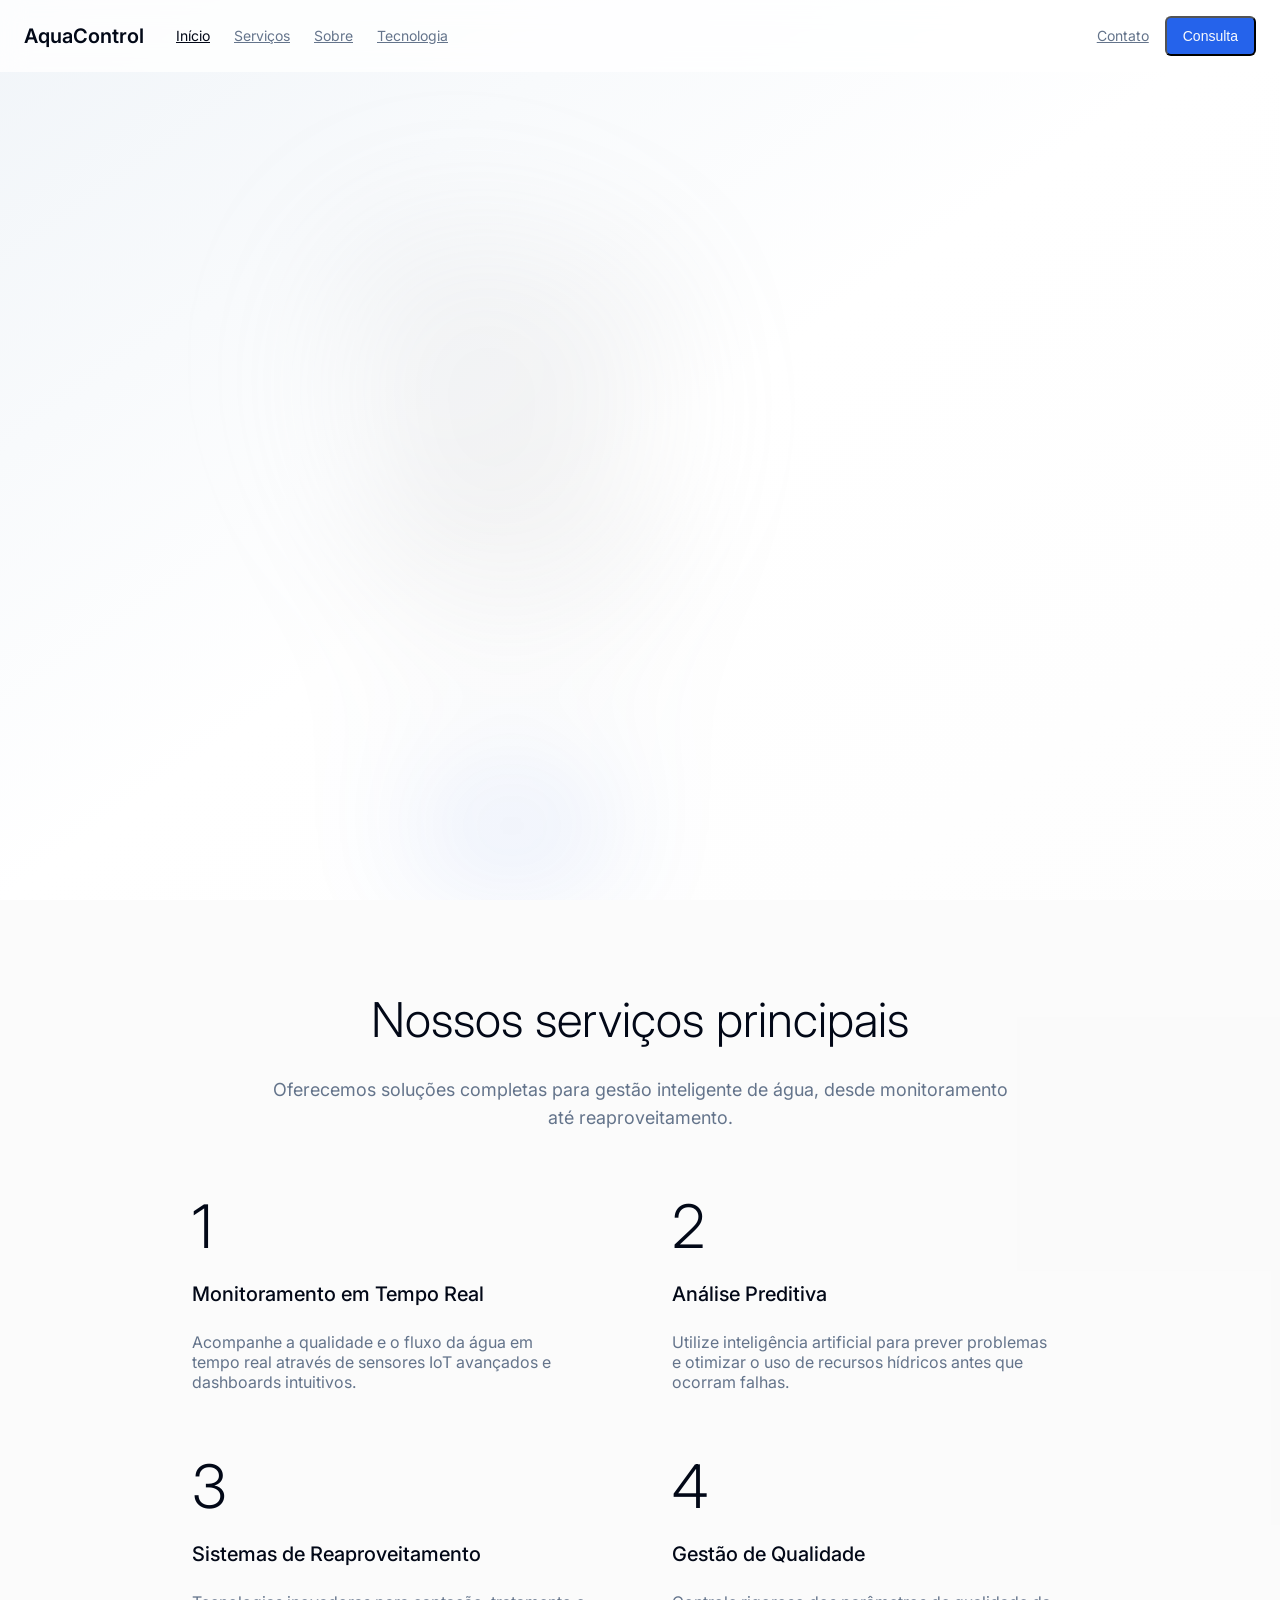
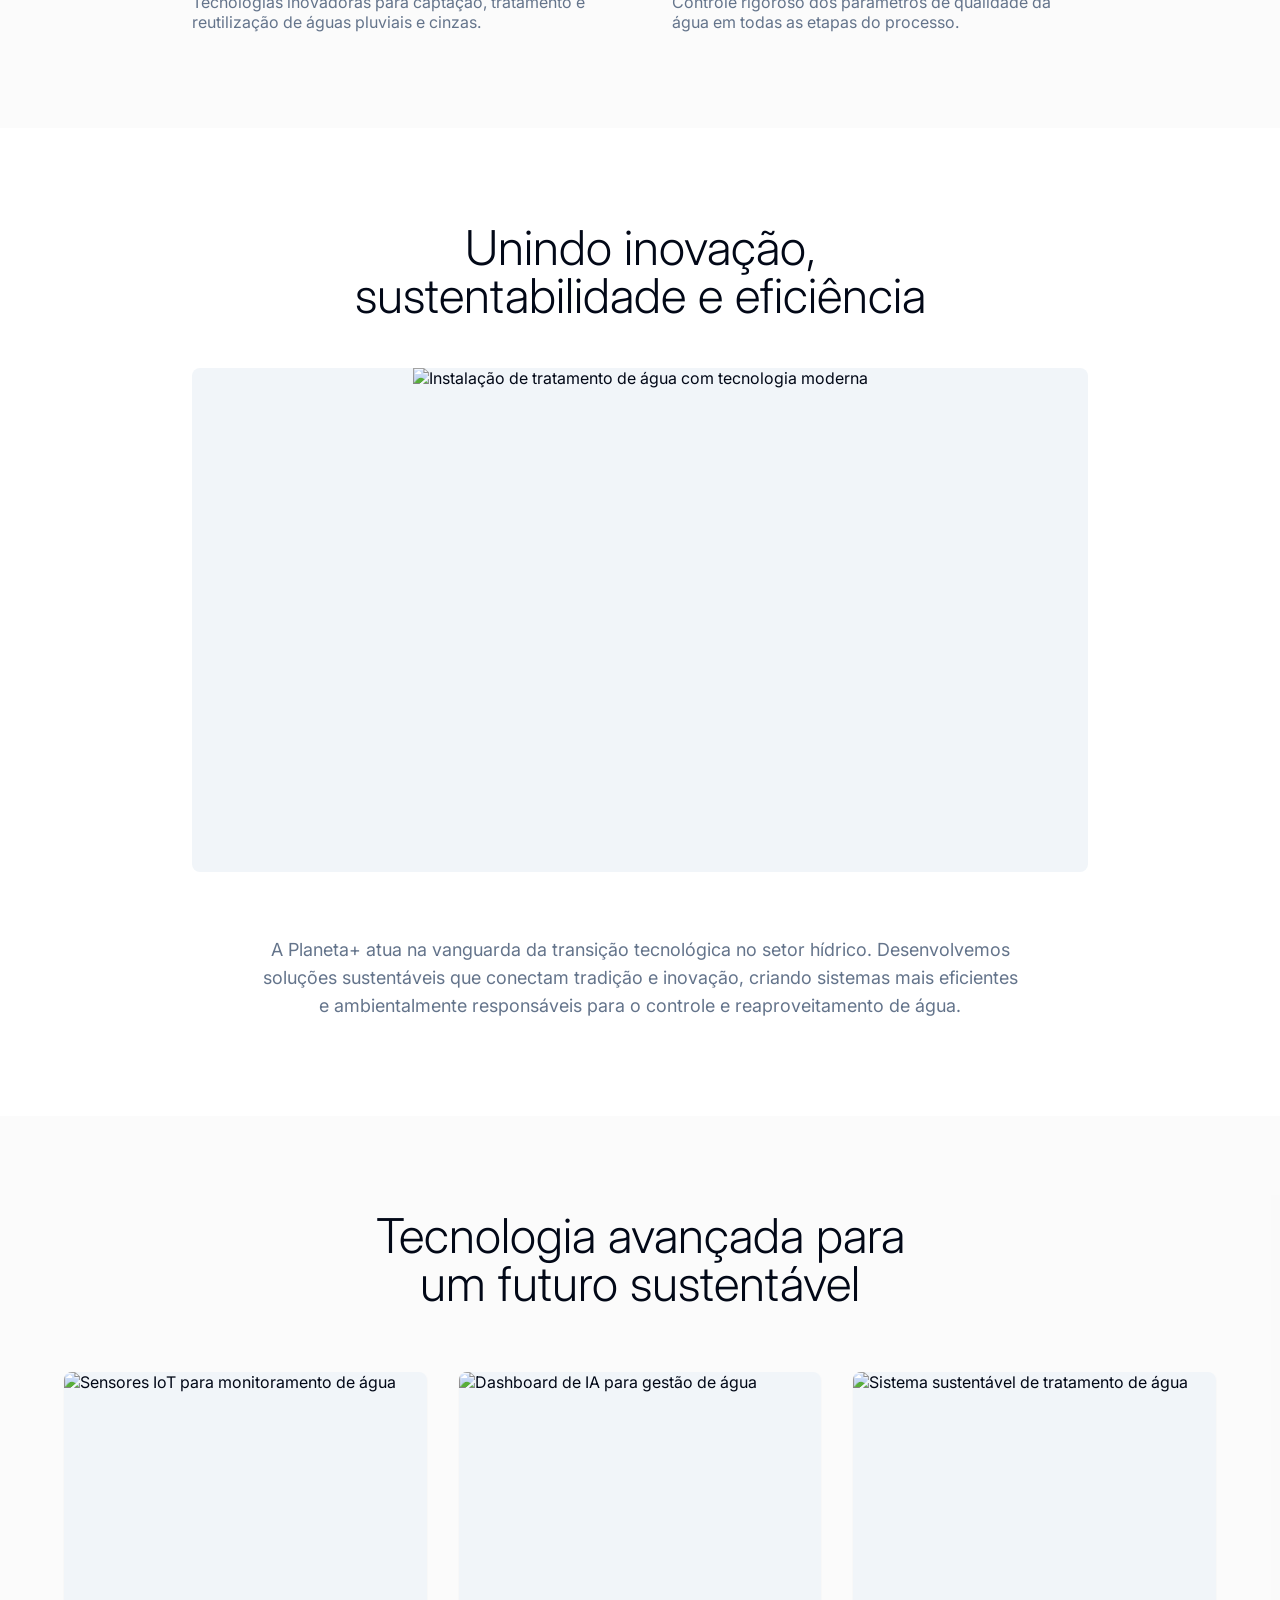
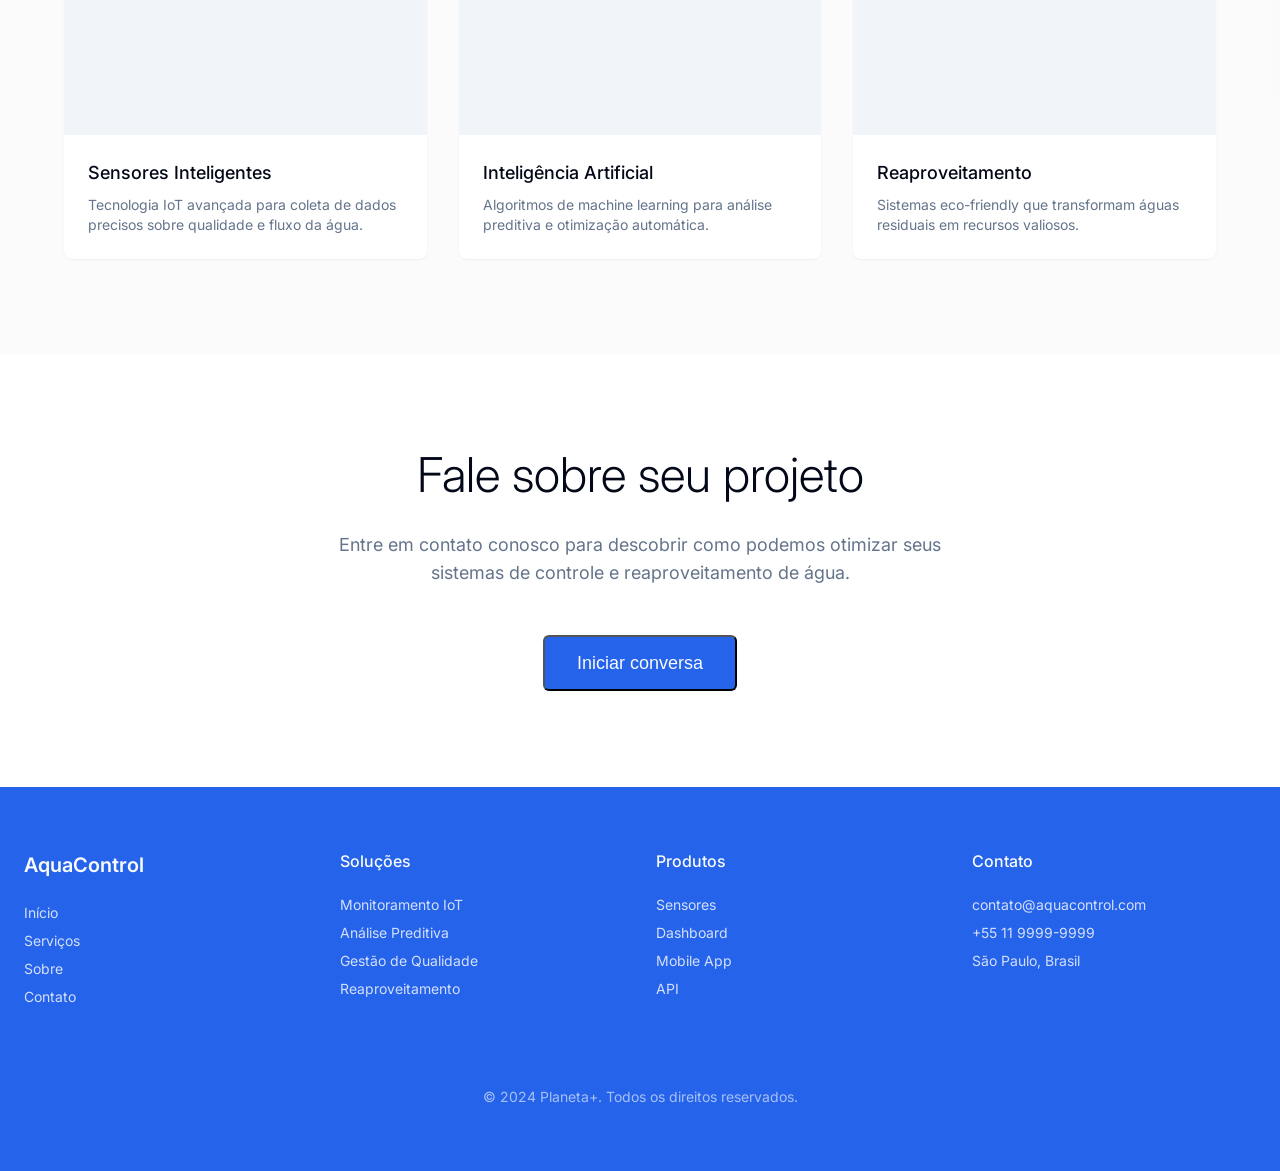
==== index.html @ 556be60e "Primeira Versão" ====
<!DOCTYPE html>
<html lang="pt-BR">
<head>
    <meta charset="UTF-8">
    <meta name="viewport" content="width=device-width, initial-scale=1.0">
    <title>Planeta+ - Seu guia interativo de consumo consciente</title>
    <link rel="stylesheet" href="style.css">
    <link rel="icon" href="img/favicon.png" type="image/png">


</head>
<body>
    <!-- Header -->
    <header class="fixed top-0 left-0 right-0 z-50 bg-background/80 backdrop-blur-md border-b border-border">
        <div class="container mx-auto px-6 py-4">
            <nav class="flex items-center justify-between">
                <div class="flex items-center space-x-8">
                    <div class="text-xl font-semibold text-foreground">AquaControl</div>
                    <div class="hidden md:flex items-center space-x-6">
                        <a href="#inicio" class="text-sm text-muted-foreground hover:text-foreground transition-colors">
                            Início
                        </a>
                        <a href="#servicos" class="text-sm text-muted-foreground hover:text-foreground transition-colors">
                            Serviços
                        </a>
                        <a href="#sobre" class="text-sm text-muted-foreground hover:text-foreground transition-colors">
                            Sobre
                        </a>
                        <a href="#tecnologia" class="text-sm text-muted-foreground hover:text-foreground transition-colors">
                            Tecnologia
                        </a>
                    </div>
                </div>
                <div class="flex items-center space-x-4">
                    <a href="#contato" class="text-sm text-muted-foreground hover:text-foreground transition-colors">
                        Contato
                    </a>
                    <button class="btn-primary">
                        Consulta
                    </button>
                </div>
            </nav>
        </div>
    </header>

    <!-- Hero Section -->
    <section id="inicio" class="relative min-h-screen flex items-center justify-center overflow-hidden pt-16">
        <!-- Background with water-like gradient -->
        <div class="absolute inset-0 bg-gradient-to-br from-muted via-background to-accent/10" />

        <!-- Animated water ripple effect -->
        <div class="absolute inset-0 opacity-20">
            <div class="absolute top-1/4 left-1/4 w-96 h-96 bg-accent/30 rounded-full blur-3xl animate-pulse" />
            <div class="absolute bottom-1/4 right-1/4 w-80 h-80 bg-accent/20 rounded-full blur-3xl animate-pulse delay-1000" />
        </div>

        <div class="relative z-10 container mx-auto px-6 text-center">
            <h1 class="text-5xl md:text-7xl font-light text-foreground mb-8 text-balance">
                Planeta+ é o futuro da
                <br />
                <span class="font-normal">gestão hídrica inteligente</span>
            </h1>

            <p class="text-lg md:text-xl text-muted-foreground max-w-2xl mx-auto mb-12 text-pretty">
                Soluções avançadas para monitoramento, controle, reaproveitamento e otimização de recursos hídricos com tecnologia de ponta.
            </p>

            <button class="btn-primary btn-lg">
                Descobrir mais
            </button>
        </div>
    </section>

    <!-- Services Section -->
    <section id="servicos" class="py-24 bg-muted/30">
        <div class="container mx-auto px-6">
            <div class="text-center mb-16">
                <h2 class="text-4xl md:text-5xl font-light text-foreground mb-8 text-balance">Nossos serviços principais</h2>
                <p class="text-lg text-muted-foreground max-w-3xl mx-auto text-pretty">
                    Oferecemos soluções completas para gestão inteligente de água, desde monitoramento até reaproveitamento.
                </p>
            </div>

            <div class="grid md:grid-cols-2 gap-16 max-w-4xl mx-auto">
                <div class="space-y-6">
                    <div class="text-6xl font-light text-foreground">1</div>
                    <h3 class="text-xl font-medium text-foreground">Monitoramento em Tempo Real</h3>
                    <p class="text-muted-foreground text-pretty">
                        Acompanhe a qualidade e o fluxo da água em tempo real através de sensores IoT avançados e dashboards
                        intuitivos.
                    </p>
                </div>

                <div class="space-y-6">
                    <div class="text-6xl font-light text-foreground">2</div>
                    <h3 class="text-xl font-medium text-foreground">Análise Preditiva</h3>
                    <p class="text-muted-foreground text-pretty">
                        Utilize inteligência artificial para prever problemas e otimizar o uso de recursos hídricos antes que
                        ocorram falhas.
                    </p>
                </div>

                <div class="space-y-6">
                    <div class="text-6xl font-light text-foreground">3</div>
                    <h3 class="text-xl font-medium text-foreground">Sistemas de Reaproveitamento</h3>
                    <p class="text-muted-foreground text-pretty">
                        Tecnologias inovadoras para captação, tratamento e reutilização de águas pluviais e cinzas.
                    </p>
                </div>

                <div class="space-y-6">
                    <div class="text-6xl font-light text-foreground">4</div>
                    <h3 class="text-xl font-medium text-foreground">Gestão de Qualidade</h3>
                    <p class="text-muted-foreground text-pretty">
                        Controle rigoroso dos parâmetros de qualidade da água em todas as etapas do processo.
                    </p>
                </div>
            </div>
        </div>
    </section>

    <!-- About Section -->
    <section id="sobre" class="py-24">
        <div class="container mx-auto px-6">
            <div class="max-w-4xl mx-auto text-center">
                <h2 class="text-4xl md:text-5xl font-light text-foreground mb-12 text-balance">
                    Unindo inovação, sustentabilidade e eficiência
                </h2>

                <div class="relative mb-16">
                    <div class="aspect-video bg-muted rounded-lg overflow-hidden">
                        <img
                            src="https://images.unsplash.com/photo-1550147760-44c9966d6bc7?ixlib=rb-4.0.3&ixid=M3wxMjA3fDB8MHxwaG90by1wYWdlfHx8fGVufDB8fHx8fA%3D%3D&auto=format&fit=crop&w=1470&q=80"
                            alt="Instalação de tratamento de água com tecnologia moderna"
                            class="w-full h-full object-cover"
                        />
                    </div>
                </div>

                <p class="text-lg text-muted-foreground max-w-3xl mx-auto text-pretty">
                    A Planeta+ atua na vanguarda da transição tecnológica no setor hídrico. Desenvolvemos soluções
                    sustentáveis que conectam tradição e inovação, criando sistemas mais eficientes e ambientalmente
                    responsáveis para o controle e reaproveitamento de água.
                </p>
            </div>
        </div>
    </section>

    <!-- Technology Section -->
    <section id="tecnologia" class="py-24 bg-muted/30">
        <div class="container mx-auto px-6">
            <div class="max-w-6xl mx-auto">
                <div class="text-center mb-16">
                    <h2 class="text-4xl md:text-5xl font-light text-foreground mb-8 text-balance">
                        Tecnologia avançada para
                        <br />
                        um futuro sustentável
                    </h2>
                </div>

                <div class="grid md:grid-cols-3 gap-8">
                    <div class="bg-card rounded-lg overflow-hidden shadow-sm border border-border">
                        <div class="aspect-square bg-muted">
                            <img
                                src="https://images.unsplash.com/photo-1557804506-669a67965ba0?ixlib=rb-4.0.3&ixid=M3wxMjA3fDB8MHxwaG90by1wYWdlfHx8fGVufDB8fHx8fA%3D%3D&auto=format&fit=crop&w=1074&q=80"
                                alt="Sensores IoT para monitoramento de água"
                                class="w-full h-full object-cover"
                            />
                        </div>
                        <div class="p-6">
                            <h3 class="text-lg font-medium text-card-foreground mb-2">Sensores Inteligentes</h3>
                            <p class="text-sm text-muted-foreground">
                                Tecnologia IoT avançada para coleta de dados precisos sobre qualidade e fluxo da água.
                            </p>
                        </div>
                    </div>

                    <div class="bg-card rounded-lg overflow-hidden shadow-sm border border-border">
                        <div class="aspect-square bg-muted">
                            <img
                                src="https://images.unsplash.com/photo-1551288049-bebda4e38f71?ixlib=rb-4.0.3&ixid=M3wxMjA3fDB8MHxwaG90by1wYWdlfHx8fGVufDB8fHx8fA%3D%3D&auto=format&fit=crop&w=1170&q=80"
                                alt="Dashboard de IA para gestão de água"
                                class="w-full h-full object-cover"
                            />
                        </div>
                        <div class="p-6">
                            <h3 class="text-lg font-medium text-card-foreground mb-2">Inteligência Artificial</h3>
                            <p class="text-sm text-muted-foreground">
                                Algoritmos de machine learning para análise preditiva e otimização automática.
                            </p>
                        </div>
                    </div>

                    <div class="bg-card rounded-lg overflow-hidden shadow-sm border border-border">
                        <div class="aspect-square bg-muted">
                            <img
                                src="https://images.unsplash.com/photo-1598791318878-10e76d178023?ixlib=rb-4.0.3&ixid=M3wxMjA3fDB8MHxwaG90by1wYWdlfHx8fGVufDB8fHx8fA%3D%3D&auto=format&fit=crop&w=1170&q=80"
                                alt="Sistema sustentável de tratamento de água"
                                class="w-full h-full object-cover"
                            />
                        </div>
                        <div class="p-6">
                            <h3 class="text-lg font-medium text-card-foreground mb-2">Reaproveitamento</h3>
                            <p class="text-sm text-muted-foreground">
                                Sistemas eco-friendly que transformam águas residuais em recursos valiosos.
                            </p>
                        </div>
                    </div>
                </div>
            </div>
        </div>
    </section>

    <!-- Contact Section -->
    <section id="contato" class="py-24">
        <div class="container mx-auto px-6">
            <div class="max-w-2xl mx-auto text-center">
                <h2 class="text-4xl md:text-5xl font-light text-foreground mb-8 text-balance">Fale sobre seu projeto</h2>

                <p class="text-lg text-muted-foreground mb-12 text-pretty">
                    Entre em contato conosco para descobrir como podemos otimizar seus sistemas de controle e reaproveitamento de água.
                </p>

                <button class="btn-primary btn-lg">
                    Iniciar conversa
                </button>
            </div>
        </div>
    </section>

    <!-- Footer -->
    <footer class="bg-primary text-primary-foreground py-16">
        <div class="container mx-auto px-6">
            <div class="grid md:grid-cols-4 gap-8">
                <div>
                    <div class="text-xl font-semibold mb-6">AquaControl</div>
                    <div class="space-y-2 text-sm text-primary-foreground/80">
                        <div>Início</div>
                        <div>Serviços</div>
                        <div>Sobre</div>
                        <div>Contato</div>
                    </div>
                </div>

                <div>
                    <div class="font-medium mb-6">Soluções</div>
                    <div class="space-y-2 text-sm text-primary-foreground/80">
                        <div>Monitoramento IoT</div>
                        <div>Análise Preditiva</div>
                        <div>Gestão de Qualidade</div>
                        <div>Reaproveitamento</div>
                    </div>
                </div>

                <div>
                    <div class="font-medium mb-6">Produtos</div>
                    <div class="space-y-2 text-sm text-primary-foreground/80">
                        <div>Sensores</div>
                        <div>Dashboard</div>
                        <div>Mobile App</div>
                        <div>API</div>
                    </div>
                </div>

                <div>
                    <div class="font-medium mb-6">Contato</div>
                    <div class="space-y-2 text-sm text-primary-foreground/80">
                        <div>contato@aquacontrol.com</div>
                        <div>+55 11 9999-9999</div>
                        <div>São Paulo, Brasil</div>
                    </div>
                </div>
            </div>

            <div class="border-t border-primary-foreground/20 mt-12 pt-8 text-center text-sm text-primary-foreground/60">
                © 2024 Planeta+. Todos os direitos reservados.
            </div>
        </div>
    </footer>

    <script src="script.js"></script>
</body>
</html>
---- style.css ----
@import url('https://fonts.googleapis.com/css2?family=Inter:wght@300;400;500;600;700&display=swap');

:root {
    --background: hsl(0 0% 100%);
    --foreground: hsl(222.2 84% 4.9%);
    --primary: hsl(221.2 83.2% 53.3%);
    --primary-foreground: hsl(210 40% 98%);
    --muted: hsl(210 40% 96%);
    --muted-foreground: hsl(215.4 16.3% 46.9%);
    --border: hsl(214.3 31.8% 91.4%);
    --card: hsl(0 0% 100%);
    --card-foreground: hsl(222.2 84% 4.9%);
    --accent: hsl(210 40% 96%);
    --accent-foreground: hsl(222.2 84% 4.9%);
}

* {
    margin: 0;
    padding: 0;
    box-sizing: border-box;
}

body {
    font-family: 'Inter', sans-serif;
    background-color: var(--background);
    color: var(--foreground);
    scroll-behavior: smooth;
}

.container {
    width: 100%;
    margin-left: auto;
    margin-right: auto;
    padding-left: 1.5rem;
    padding-right: 1.5rem;
}

@media (min-width: 640px) {
    .container {
        max-width: 640px;
    }
}

@media (min-width: 768px) {
    .container {
        max-width: 768px;
    }
}

@media (min-width: 1024px) {
    .container {
        max-width: 1024px;
    }
}

@media (min-width: 1280px) {
    .container {
        max-width: 1280px;
    }
}

@media (min-width: 1536px) {
    .container {
        max-width: 1536px;
    }
}

.fixed {
    position: fixed;
}

.relative {
    position: relative;
}

.absolute {
    position: absolute;
}

.inset-0 {
    top: 0;
    right: 0;
    bottom: 0;
    left: 0;
}

.top-0 {
    top: 0;
}

.left-0 {
    left: 0;
}

.right-0 {
    right: 0;
}

.bottom-1\/4 {
    bottom: 25%;
}

.top-1\/4 {
    top: 25%;
}

.left-1\/4 {
    left: 25%;
}

.right-1\/4 {
    right: 25%;
}

.z-50 {
    z-index: 50;
}

.z-10 {
    z-index: 10;
}

.flex {
    display: flex;
}

.hidden {
    display: none;
}

.grid {
    display: grid;
}

.aspect-square {
    aspect-ratio: 1 / 1;
}

.aspect-video {
    aspect-ratio: 16 / 9;
}

.h-full {
    height: 100%;
}

.w-full {
    width: 100%;
}

.w-96 {
    width: 24rem;
}

.w-80 {
    width: 20rem;
}

.h-96 {
    height: 24rem;
}

.h-80 {
    height: 20rem;
}

.min-h-screen {
    min-height: 100vh;
}

.mx-auto {
    margin-left: auto;
    margin-right: auto;
}

.mb-2 {
    margin-bottom: 0.5rem;
}

.mb-4 {
    margin-bottom: 1rem;
}

.mb-6 {
    margin-bottom: 1.5rem;
}

.mb-8 {
    margin-bottom: 2rem;
}

.mb-12 {
    margin-bottom: 3rem;
}

.mb-16 {
    margin-bottom: 4rem;
}

.mt-12 {
    margin-top: 3rem;
}

.space-y-2 > * + * {
    margin-top: 0.5rem;
}

.space-y-6 > * + * {
    margin-top: 1.5rem;
}

.space-x-4 > * + * {
    margin-left: 1rem;
}

.space-x-6 > * + * {
    margin-left: 1.5rem;
}

.space-x-8 > * + * {
    margin-left: 2rem;
}

.flex-col {
    flex-direction: column;
}

.items-center {
    align-items: center;
}

.justify-center {
    justify-content: center;
}

.justify-between {
    justify-content: space-between;
}

.overflow-hidden {
    overflow: hidden;
}

.rounded-full {
    border-radius: 9999px;
}

.rounded-lg {
    border-radius: 0.5rem;
}

.rounded-md {
    border-radius: 0.375rem;
}

.border {
    border-width: 1px;
}

.border-b {
    border-bottom-width: 1px;
}

.border-t {
    border-top-width: 1px;
}

.border-border {
    border-color: var(--border);
}

.border-primary-foreground\/20 {
    border-color: rgba(255, 255, 255, 0.2);
}

.bg-background\/80 {
    background-color: rgba(255, 255, 255, 0.8);
}

.bg-primary {
    background-color: var(--primary);
}

.bg-card {
    background-color: var(--card);
}

.bg-muted {
    background-color: var(--muted);
}

.bg-muted\/30 {
    background-color: rgba(240, 240, 240, 0.3);
}

.bg-accent\/10 {
    background-color: rgba(240, 240, 240, 0.1);
}

.bg-accent\/20 {
    background-color: rgba(240, 240, 240, 0.2);
}

.bg-accent\/30 {
    background-color: rgba(240, 240, 240, 0.3);
}

.bg-gradient-to-br {
    background-image: linear-gradient(to bottom right, var(--tw-gradient-stops));
}

.from-muted {
    --tw-gradient-from: var(--muted);
    --tw-gradient-to: rgba(240, 240, 240, 0);
    --tw-gradient-stops: var(--tw-gradient-from), var(--tw-gradient-to);
}

.via-background {
    --tw-gradient-to: rgba(255, 255, 255, 0);
    --tw-gradient-stops: var(--tw-gradient-from), var(--background), var(--tw-gradient-to);
}

.to-accent\/10 {
    --tw-gradient-to: rgba(240, 240, 240, 0.1);
}

.p-6 {
    padding: 1.5rem;
}

.px-6 {
    padding-left: 1.5rem;
    padding-right: 1.5rem;
}

.px-8 {
    padding-left: 2rem;
    padding-right: 2rem;
}

.px-4 {
    padding-left: 1rem;
    padding-right: 1rem;
}

.py-3 {
    padding-top: 0.75rem;
    padding-bottom: 0.75rem;
}

.py-4 {
    padding-top: 1rem;
    padding-bottom: 1rem;
}

.py-16 {
    padding-top: 4rem;
    padding-bottom: 4rem;
}

.py-24 {
    padding-top: 6rem;
    padding-bottom: 6rem;
}

.pt-16 {
    padding-top: 4rem;
}

.pt-8 {
    padding-top: 2rem;
}

.pb-12 {
    padding-bottom: 3rem;
}

.text-center {
    text-align: center;
}

.text-xl {
    font-size: 1.25rem;
    line-height: 1.75rem;
}

.text-4xl {
    font-size: 2.25rem;
    line-height: 2.5rem;
}

.text-5xl {
    font-size: 3rem;
    line-height: 1;
}

.text-6xl {
    font-size: 3.75rem;
    line-height: 1;
}

.text-7xl {
    font-size: 4.5rem;
    line-height: 1;
}

.text-lg {
    font-size: 1.125rem;
    line-height: 1.75rem;
}

.text-sm {
    font-size: 0.875rem;
    line-height: 1.25rem;
}

.font-light {
    font-weight: 300;
}

.font-medium {
    font-weight: 500;
}

.font-normal {
    font-weight: 400;
}

.font-semibold {
    font-weight: 600;
}

.text-foreground {
    color: var(--foreground);
}

.text-primary-foreground {
    color: var(--primary-foreground);
}

.text-primary-foreground\/60 {
    color: rgba(255, 255, 255, 0.6);
}

.text-primary-foreground\/80 {
    color: rgba(255, 255, 255, 0.8);
}

.text-muted-foreground {
    color: var(--muted-foreground);
}

.text-card-foreground {
    color: var(--card-foreground);
}

.backdrop-blur-md {
    backdrop-filter: blur(12px);
}

.shadow-sm {
    box-shadow: 0 1px 2px 0 rgba(0, 0, 0, 0.05);
}

.object-cover {
    object-fit: cover;
}

.opacity-20 {
    opacity: 0.2;
}

.blur-3xl {
    filter: blur(64px);
}

.transition-colors {
    transition-property: color, background-color, border-color, text-decoration-color, fill, stroke;
    transition-timing-function: cubic-bezier(0.4, 0, 0.2, 1);
    transition-duration: 150ms;
}

@keyframes pulse {
    0%, 100% {
        opacity: 1;
    }
    50% {
        opacity: 0.5;
    }
}

.animate-pulse {
    animation: pulse 4s cubic-bezier(0.4, 0, 0.6, 1) infinite;
}

.delay-1000 {
    animation-delay: 1000ms;
}

.text-balance {
    text-wrap: balance;
}

.text-pretty {
    text-wrap: pretty;
}

.btn-primary {
    background-color: var(--primary);
    color: var(--primary-foreground);
    padding: 0.5rem 1rem;
    border-radius: 0.375rem;
    font-size: 0.875rem;
    line-height: 1.25rem;
    transition: background-color 150ms;
}

.btn-primary:hover {
    background-color: rgba(59, 130, 246, 0.9);
}

.btn-lg {
    padding: 0.75rem 2rem;
    font-size: 1.125rem;
    line-height: 1.75rem;
}

.gap-8 {
    gap: 2rem;
}

.gap-16 {
    gap: 4rem;
}

.max-w-2xl {
    max-width: 42rem;
}

.max-w-3xl {
    max-width: 48rem;
}

.max-w-4xl {
    max-width: 56rem;
}

.max-w-6xl {
    max-width: 72rem;
}

@media (min-width: 768px) {
    .md\:flex {
        display: flex;
    }

    .md\:grid-cols-2 {
        grid-template-columns: repeat(2, minmax(0, 1fr));
    }

    .md\:grid-cols-3 {
        grid-template-columns: repeat(3, minmax(0, 1fr));
    }

    .md\:grid-cols-4 {
        grid-template-columns: repeat(4, minmax(0, 1fr));
    }

    .md\:text-5xl {
        font-size: 3rem;
        line-height: 1;
    }

    .md\:text-7xl {
        font-size: 4.5rem;
        line-height: 1;
    }

    .md\:text-xl {
        font-size: 1.25rem;
        line-height: 1.75rem;
    }
}
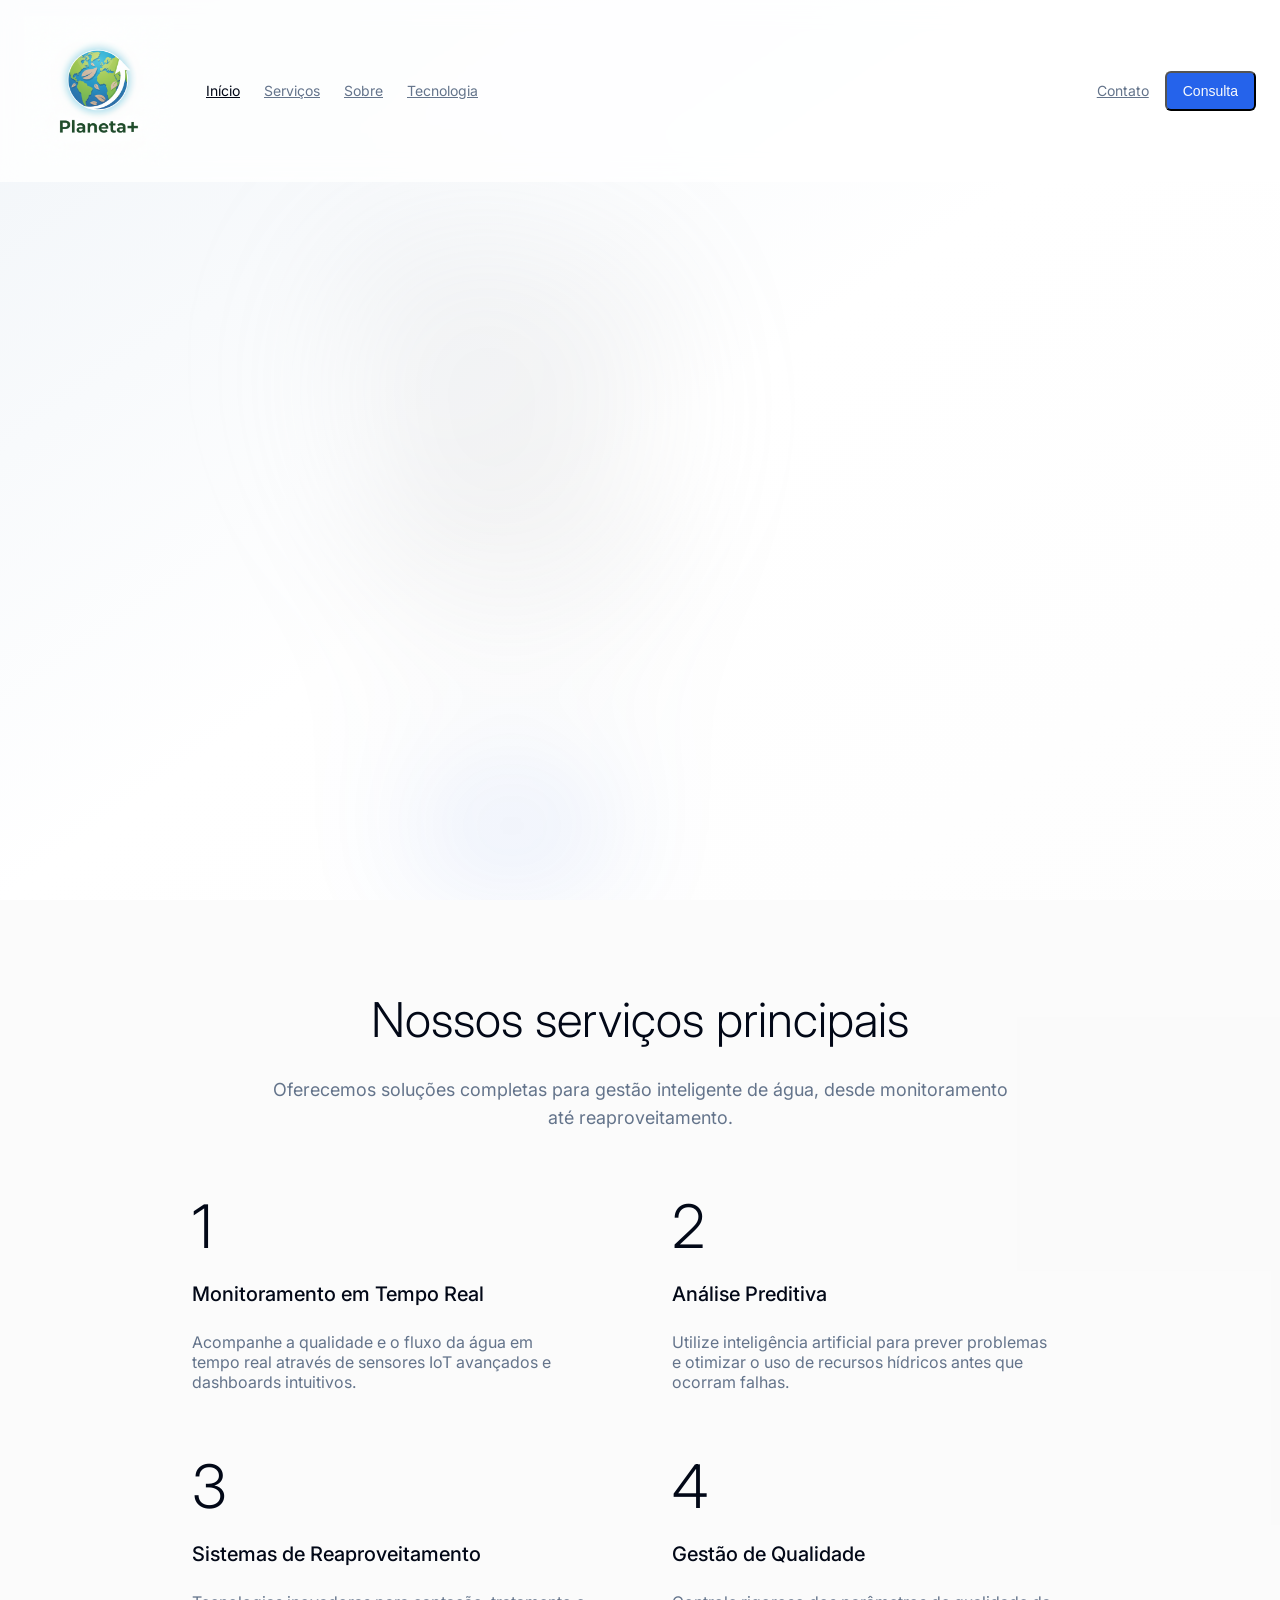
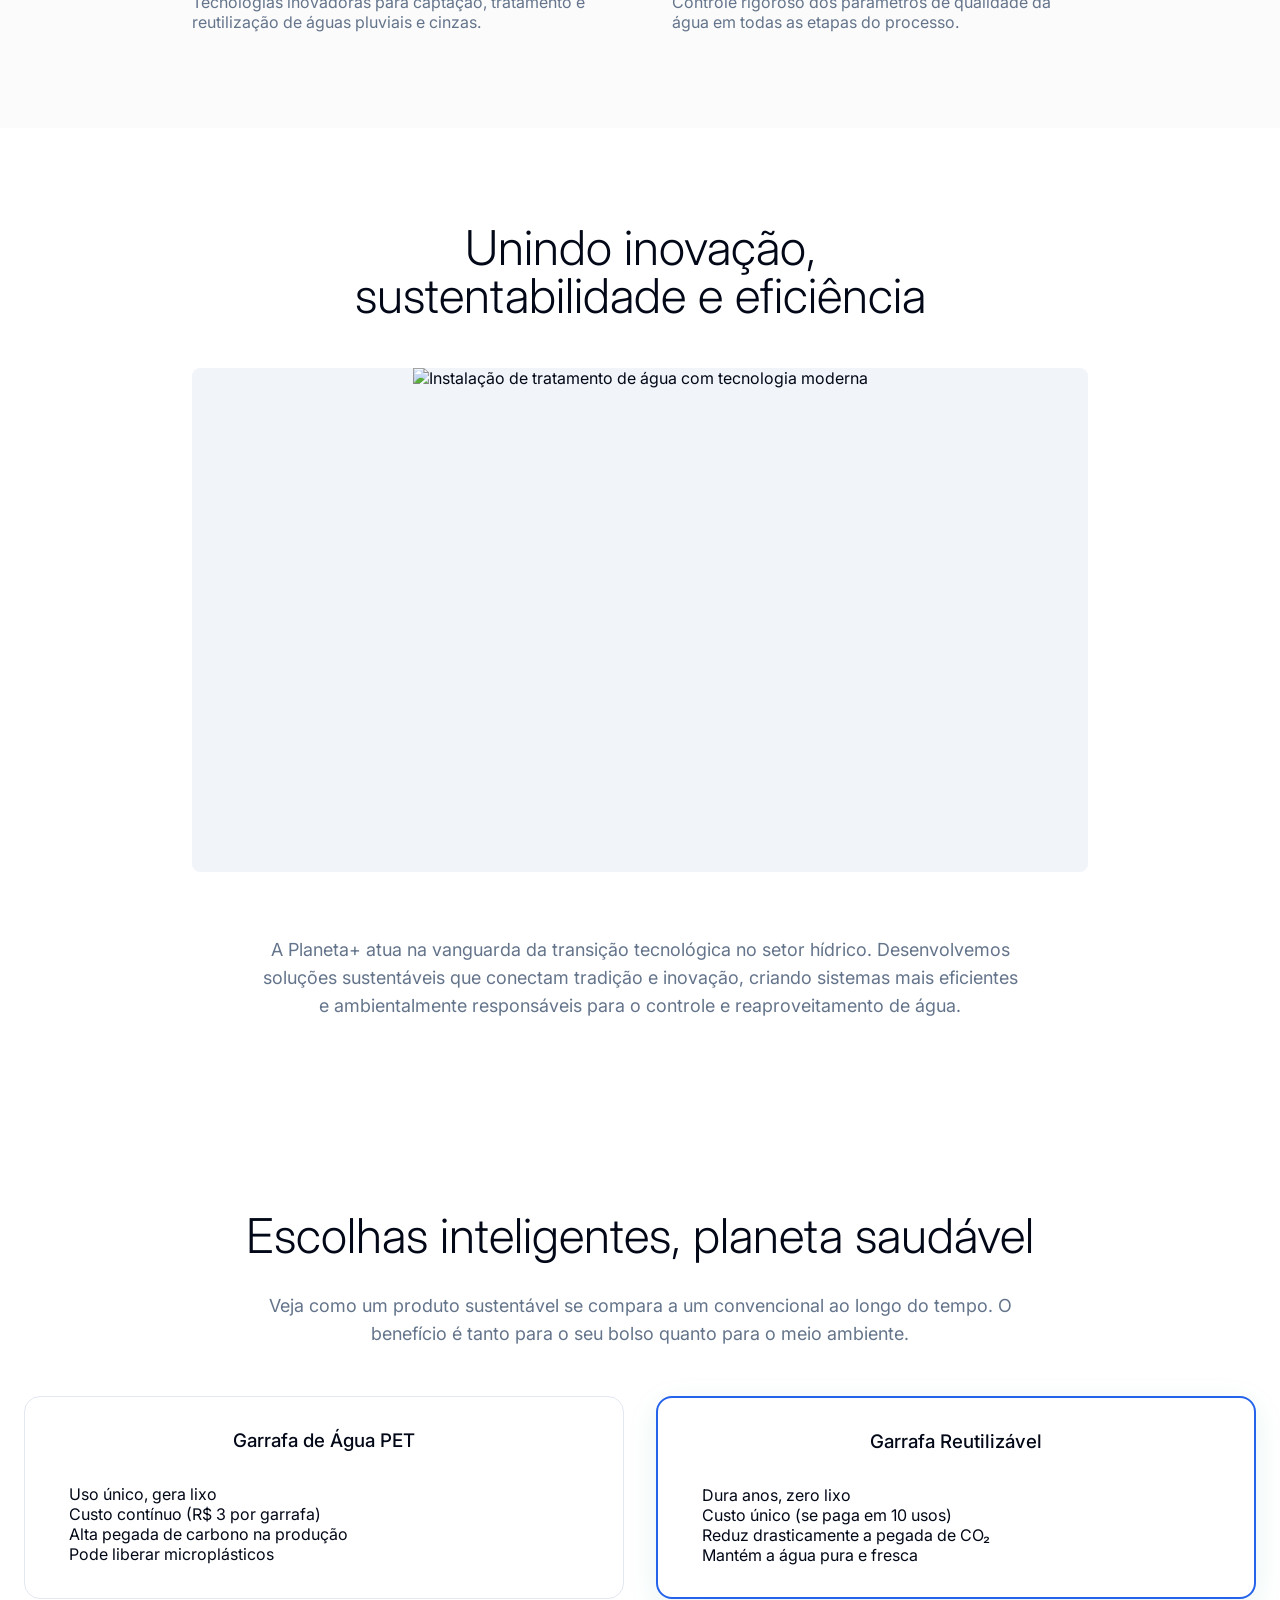
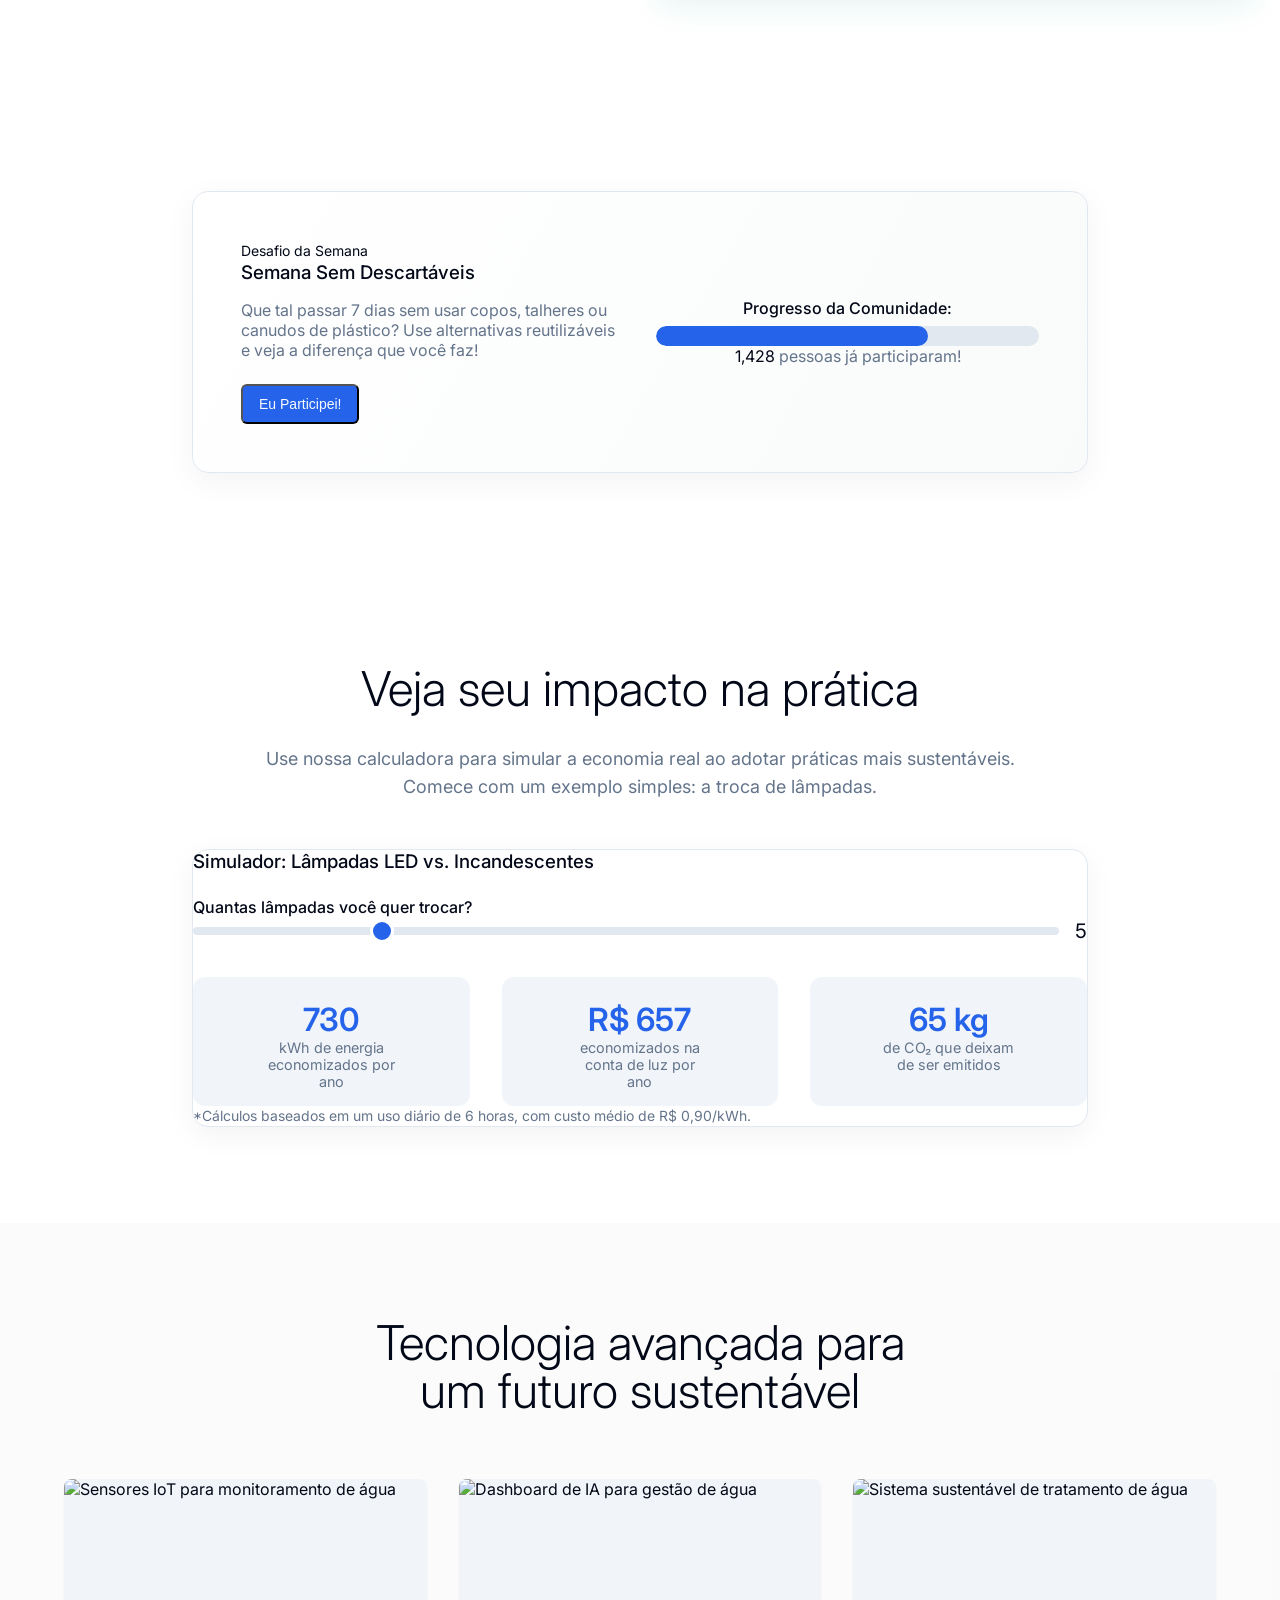
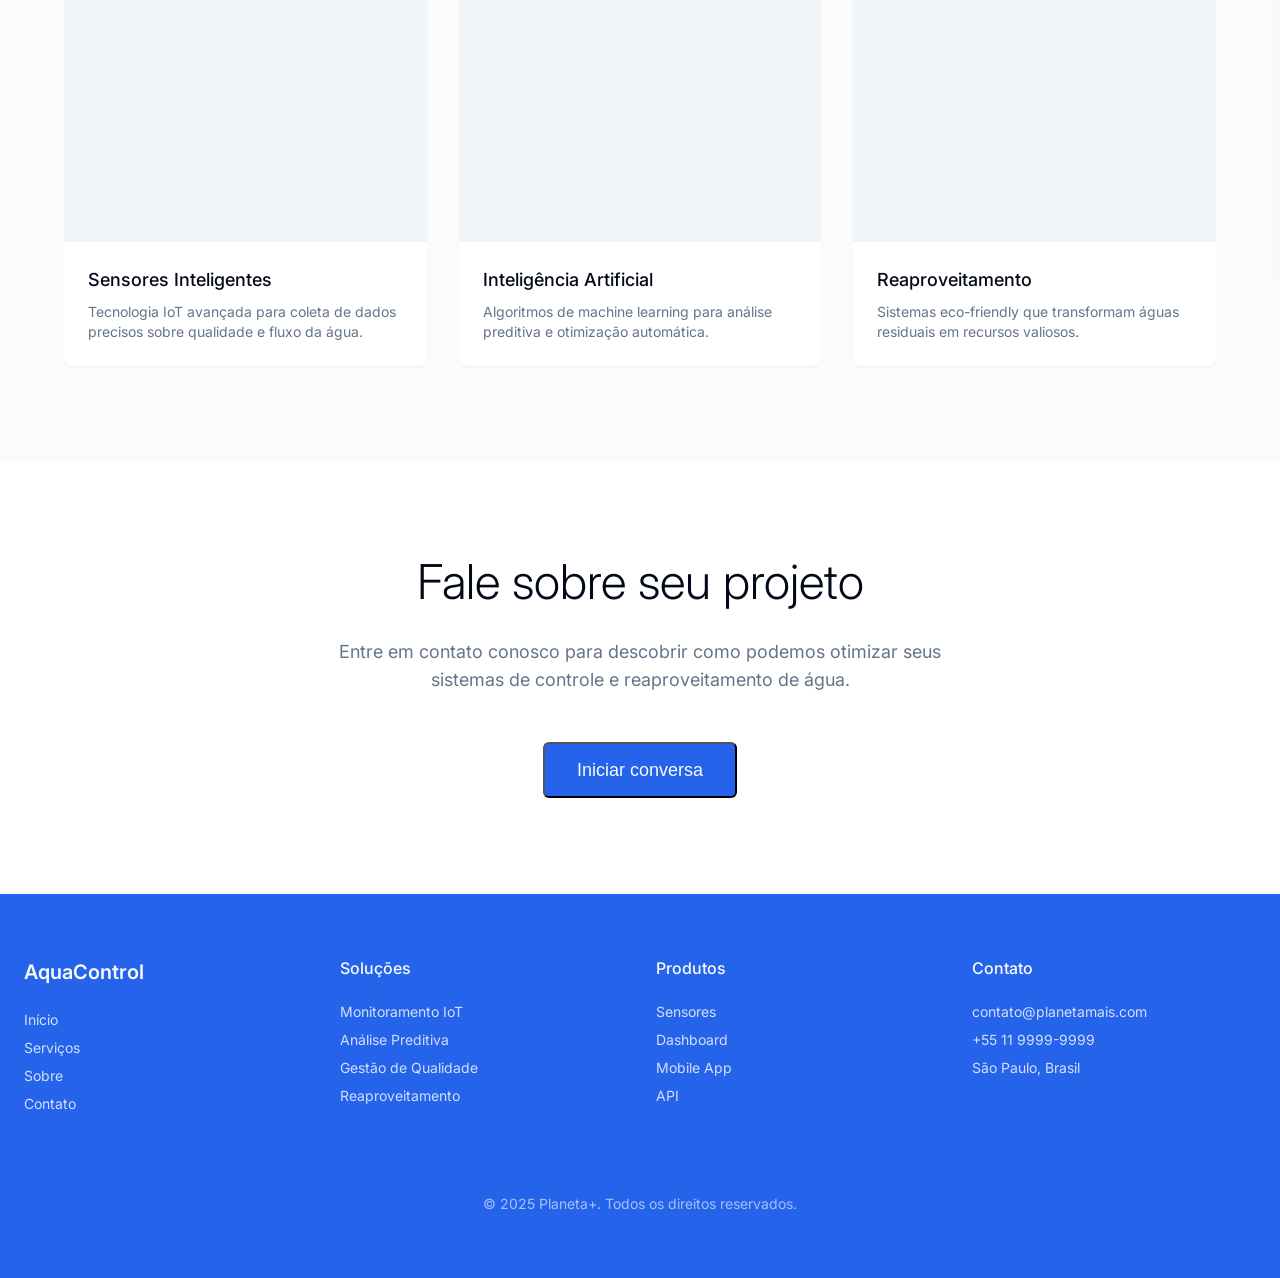
==== commit 9ec057aa: "Segunda versão - Add interatividade" ====
--- a/index.html
+++ b/index.html
@@ -15,7 +15,8 @@
         <div class="container mx-auto px-6 py-4">
             <nav class="flex items-center justify-between">
                 <div class="flex items-center space-x-8">
-                    <div class="text-xl font-semibold text-foreground">AquaControl</div>
+                    <img src="img/logo.png" width="150" alt="logoheader" class="logo">
+
                     <div class="hidden md:flex items-center space-x-6">
                         <a href="#inicio" class="text-sm text-muted-foreground hover:text-foreground transition-colors">
                             Início
@@ -43,7 +44,7 @@
         </div>
     </header>
 
-    <!-- Hero Section -->
+    <!-- Inicio Section -->
     <section id="inicio" class="relative min-h-screen flex items-center justify-center overflow-hidden pt-16">
         <!-- Background with water-like gradient -->
         <div class="absolute inset-0 bg-gradient-to-br from-muted via-background to-accent/10" />
@@ -71,7 +72,7 @@
         </div>
     </section>
 
-    <!-- Services Section -->
+    <!-- Serviços Section -->
     <section id="servicos" class="py-24 bg-muted/30">
         <div class="container mx-auto px-6">
             <div class="text-center mb-16">
@@ -119,7 +120,7 @@
         </div>
     </section>
 
-    <!-- About Section -->
+    <!-- Sobre Section -->
     <section id="sobre" class="py-24">
         <div class="container mx-auto px-6">
             <div class="max-w-4xl mx-auto text-center">
@@ -145,8 +146,119 @@
             </div>
         </div>
     </section>
-
-    <!-- Technology Section -->
+<!-- Comparador de produtos -->
+    <section id="comparador" class="py-24">
+    <div class="container mx-auto px-6 text-center">
+        <h2 class="text-4xl md:text-5xl font-light text-foreground mb-8 text-balance">
+            Escolhas inteligentes, planeta saudável
+        </h2>
+        <p class="text-lg text-muted-foreground max-w-3xl mx-auto mb-12 text-pretty">
+            Veja como um produto sustentável se compara a um convencional ao longo do tempo. O benefício é tanto para o seu bolso quanto para o meio ambiente.
+        </p>
+
+        <div class="comparison-grid max-w-5xl mx-auto">
+            <div class="product-card">
+                <h3 class="text-2xl font-medium mb-4">Garrafa de Água PET</h3>
+                <i data-lucide="bottle" class="w-16 h-16 text-red-500 mx-auto mb-6"></i>
+                <ul class="comparison-list">
+                    <li><i data-lucide="x-circle" class="icon-bad"></i>Uso único, gera lixo</li>
+                    <li><i data-lucide="x-circle" class="icon-bad"></i>Custo contínuo (R$ 3 por garrafa)</li>
+                    <li><i data-lucide="x-circle" class="icon-bad"></i>Alta pegada de carbono na produção</li>
+                    <li><i data-lucide="x-circle" class="icon-bad"></i>Pode liberar microplásticos</li>
+                </ul>
+            </div>
+
+            <div class="product-card sustainable">
+                 <h3 class="text-2xl font-medium mb-4">Garrafa Reutilizável</h3>
+                 <i data-lucide="glass-water" class="w-16 h-16 text-primary mx-auto mb-6"></i>
+                 <ul class="comparison-list">
+                     <li><i data-lucide="check-circle" class="icon-good"></i>Dura anos, zero lixo</li>
+                     <li><i data-lucide="check-circle" class="icon-good"></i>Custo único (se paga em 10 usos)</li>
+                     <li><i data-lucide="check-circle" class="icon-good"></i>Reduz drasticamente a pegada de CO₂</li>
+                     <li><i data-lucide="check-circle" class="icon-good"></i>Mantém a água pura e fresca</li>
+                 </ul>
+            </div>
+        </div>
+    </div>
+</section>
+
+    <!-- Desafios Semanal -->
+<section id="desafios" class="py-24 bg-muted/50">
+    <div class="container mx-auto px-6">
+        <div class="challenge-card max-w-4xl mx-auto">
+            <div class="grid md:grid-cols-2 gap-8 items-center">
+                <div>
+                    <span class="text-sm font-bold text-primary uppercase">Desafio da Semana</span>
+                    <h3 class="text-3xl font-medium text-foreground mt-2 mb-4">Semana Sem Descartáveis</h3>
+                    <p class="text-muted-foreground mb-6">
+                        Que tal passar 7 dias sem usar copos, talheres ou canudos de plástico? Use alternativas reutilizáveis e veja a diferença que você faz!
+                    </p>
+                    <button id="participar-btn" class="btn-primary">
+                        <i data-lucide="check-circle" class="inline-block w-5 h-5 mr-2"></i>
+                        Eu Participei!
+                    </button>
+                </div>
+                <div class="text-center">
+                    <p class="font-medium mb-2">Progresso da Comunidade:</p>
+                    <div class="progress-bar-container">
+                        <div id="progress-bar" class="progress-bar"></div>
+                    </div>
+                    <p class="mt-2">
+                        <span id="participantes-count" class="font-bold text-primary">1,428</span>
+                        <span class="text-muted-foreground">pessoas já participaram!</span>
+                    </p>
+                </div>
+            </div>
+        </div>
+    </div>
+</section>
+
+<!-- Simulador -->
+    <section id="simulador" class="py-24">
+    <div class="container mx-auto px-6 text-center">
+        <h2 class="text-4xl md:text-5xl font-light text-foreground mb-8 text-balance">
+            Veja seu impacto na prática
+        </h2>
+        <p class="text-lg text-muted-foreground max-w-3xl mx-auto mb-12 text-pretty">
+            Use nossa calculadora para simular a economia real ao adotar práticas mais sustentáveis. Comece com um exemplo simples: a troca de lâmpadas.
+        </p>
+
+        <div class="simulator-card max-w-4xl mx-auto">
+            <div class="p-8">
+                <h3 class="text-2xl font-medium text-foreground mb-6">Simulador: Lâmpadas LED vs. Incandescentes</h3>
+                
+                <div class="mb-6 text-left">
+                    <label for="lampadas-slider" class="block font-medium mb-2">Quantas lâmpadas você quer trocar?</label>
+                    <div class="flex items-center space-x-4">
+                        <input type="range" id="lampadas-slider" min="1" max="20" value="5" class="w-full">
+                        <span id="lampadas-valor" class="text-xl font-bold text-primary w-12 text-center">5</span>
+                    </div>
+                </div>
+
+                <div class="results-grid">
+                    <div class="result-item">
+                        <i data-lucide="zap" class="w-10 h-10 text-yellow-500 mb-2"></i>
+                        <span id="economia-energia" class="result-value">730</span>
+                        <p class="result-label">kWh de energia economizados por ano</p>
+                    </div>
+                    <div class="result-item">
+                        <i data-lucide="brazilian-real" class="w-10 h-10 text-green-600 mb-2"></i>
+                        <span id="economia-reais" class="result-value">R$ 657</span>
+                        <p class="result-label">economizados na conta de luz por ano</p>
+                    </div>
+                    <div class="result-item">
+                        <i data-lucide="leaf" class="w-10 h-10 text-primary mb-2"></i>
+                        <span id="reducao-co2" class="result-value">65 kg</span>
+                        <p class="result-label">de CO₂ que deixam de ser emitidos</p>
+                    </div>
+                </div>
+                <p class="text-sm text-muted-foreground mt-6">*Cálculos baseados em um uso diário de 6 horas, com custo médio de R$ 0,90/kWh.</p>
+            </div>
+        </div>
+    </div>
+</section>
+
+    <!-- Tecnologia Section -->
     <section id="tecnologia" class="py-24 bg-muted/30">
         <div class="container mx-auto px-6">
             <div class="max-w-6xl mx-auto">
@@ -211,7 +323,7 @@
         </div>
     </section>
 
-    <!-- Contact Section -->
+    <!-- Contato Section -->
     <section id="contato" class="py-24">
         <div class="container mx-auto px-6">
             <div class="max-w-2xl mx-auto text-center">
@@ -265,7 +377,7 @@
                 <div>
                     <div class="font-medium mb-6">Contato</div>
                     <div class="space-y-2 text-sm text-primary-foreground/80">
-                        <div>contato@aquacontrol.com</div>
+                        <div>contato@planetamais.com</div>
                         <div>+55 11 9999-9999</div>
                         <div>São Paulo, Brasil</div>
                     </div>
@@ -273,7 +385,7 @@
             </div>
 
             <div class="border-t border-primary-foreground/20 mt-12 pt-8 text-center text-sm text-primary-foreground/60">
-                © 2024 Planeta+. Todos os direitos reservados.
+                © 2025 Planeta+. Todos os direitos reservados.
             </div>
         </div>
     </footer>
--- a/style.css
+++ b/style.css
@@ -580,4 +580,147 @@
         font-size: 1.25rem;
         line-height: 1.75rem;
     }
+
+    /* Estilos para o Simulador */
+.simulator-card {
+    background-color: var(--background);
+    border: 1px solid var(--border);
+    border-radius: 16px;
+    box-shadow: 0 8px 30px rgba(0,0,0,0.05);
+    text-align: left;
+}
+
+.results-grid {
+    display: grid;
+    grid-template-columns: repeat(auto-fit, minmax(200px, 1fr));
+    gap: 2rem;
+    margin-top: 2rem;
+    text-align: center;
+}
+
+.result-item {
+    display: flex;
+    flex-direction: column;
+    align-items: center;
+    padding: 1rem;
+    background-color: var(--muted);
+    border-radius: 12px;
+}
+
+.result-value {
+    font-size: 2rem;
+    font-weight: 600;
+    color: var(--primary);
+    line-height: 1.2;
+}
+
+.result-label {
+    font-size: 0.9rem;
+    color: var(--muted-foreground);
+    max-width: 15ch;
+}
+
+/* Estilização do Slider */
+input[type="range"] {
+    -webkit-appearance: none;
+    appearance: none;
+    width: 100%;
+    height: 8px;
+    background: var(--border);
+    border-radius: 5px;
+    outline: none;
+}
+
+input[type="range"]::-webkit-slider-thumb {
+    -webkit-appearance: none;
+    appearance: none;
+    width: 24px;
+    height: 24px;
+    background: var(--primary);
+    cursor: pointer;
+    border-radius: 50%;
+    border: 3px solid var(--background);
+}
+
+input[type="range"]::-moz-range-thumb {
+    width: 24px;
+    height: 24px;
+    background: var(--primary);
+    cursor: pointer;
+    border-radius: 50%;
+    border: 3px solid var(--background);
+}
+/* Estilos para o Desafio */
+.challenge-card {
+    background: linear-gradient(120deg, var(--background) 0%, hsl(160, 20%, 98%) 100%);
+    border: 1px solid var(--border);
+    border-radius: 16px;
+    padding: 3rem;
+    box-shadow: 0 8px 30px rgba(0,0,0,0.05);
+}
+
+.progress-bar-container {
+    width: 100%;
+    height: 20px;
+    background-color: var(--border);
+    border-radius: 10px;
+    overflow: hidden;
+}
+
+.progress-bar {
+    width: 71%; /* Valor inicial */
+    height: 100%;
+    background-color: var(--primary);
+    border-radius: 10px;
+    transition: width 0.5s ease-out;
+}
+
+#participar-btn:disabled {
+    background-color: hsl(170, 40%, 45%);
+    cursor: not-allowed;
+}
+
+/* Estilos para o Comparador */
+.comparison-grid {
+    display: grid;
+    grid-template-columns: 1fr;
+    gap: 2rem;
+}
+
+@media (min-width: 768px) {
+    .comparison-grid {
+        grid-template-columns: 1fr 1fr;
+    }
+}
+
+.product-card {
+    border: 1px solid var(--border);
+    border-radius: 16px;
+    padding: 2rem;
+    background-color: var(--background);
+}
+
+.product-card.sustainable {
+    border-color: var(--primary);
+    border-width: 2px;
+    box-shadow: 0 8px 30px hsla(170, 75%, 35%, 0.1);
+}
+
+.comparison-list {
+    list-style: none;
+    padding: 0;
+    text-align: left;
+    margin-top: 2rem;
+    space-y: 1rem;
+}
+
+.comparison-list li {
+    display: flex;
+    align-items: center;
+    gap: 0.75rem;
+}
+
+.icon-good { color: var(--primary); }
+.icon-bad { color: hsl(0, 70%, 60%); }
+
 }
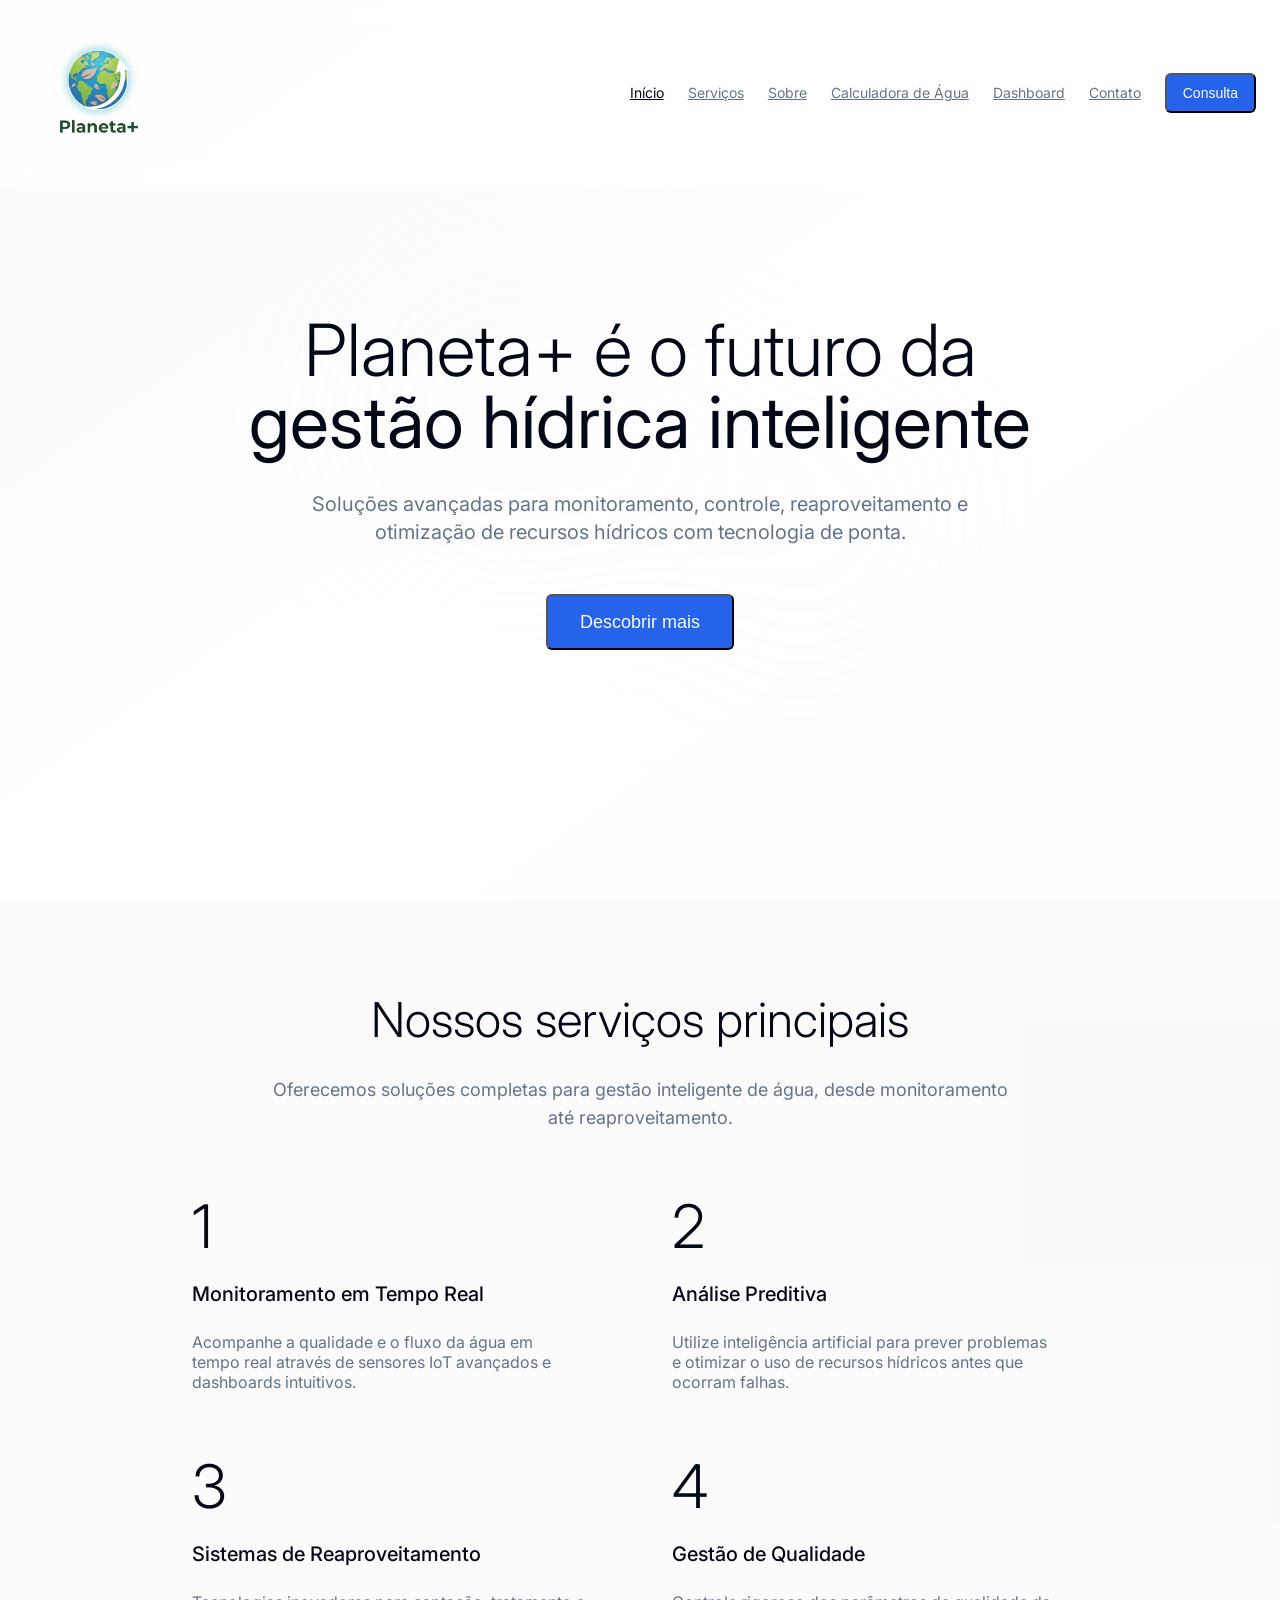
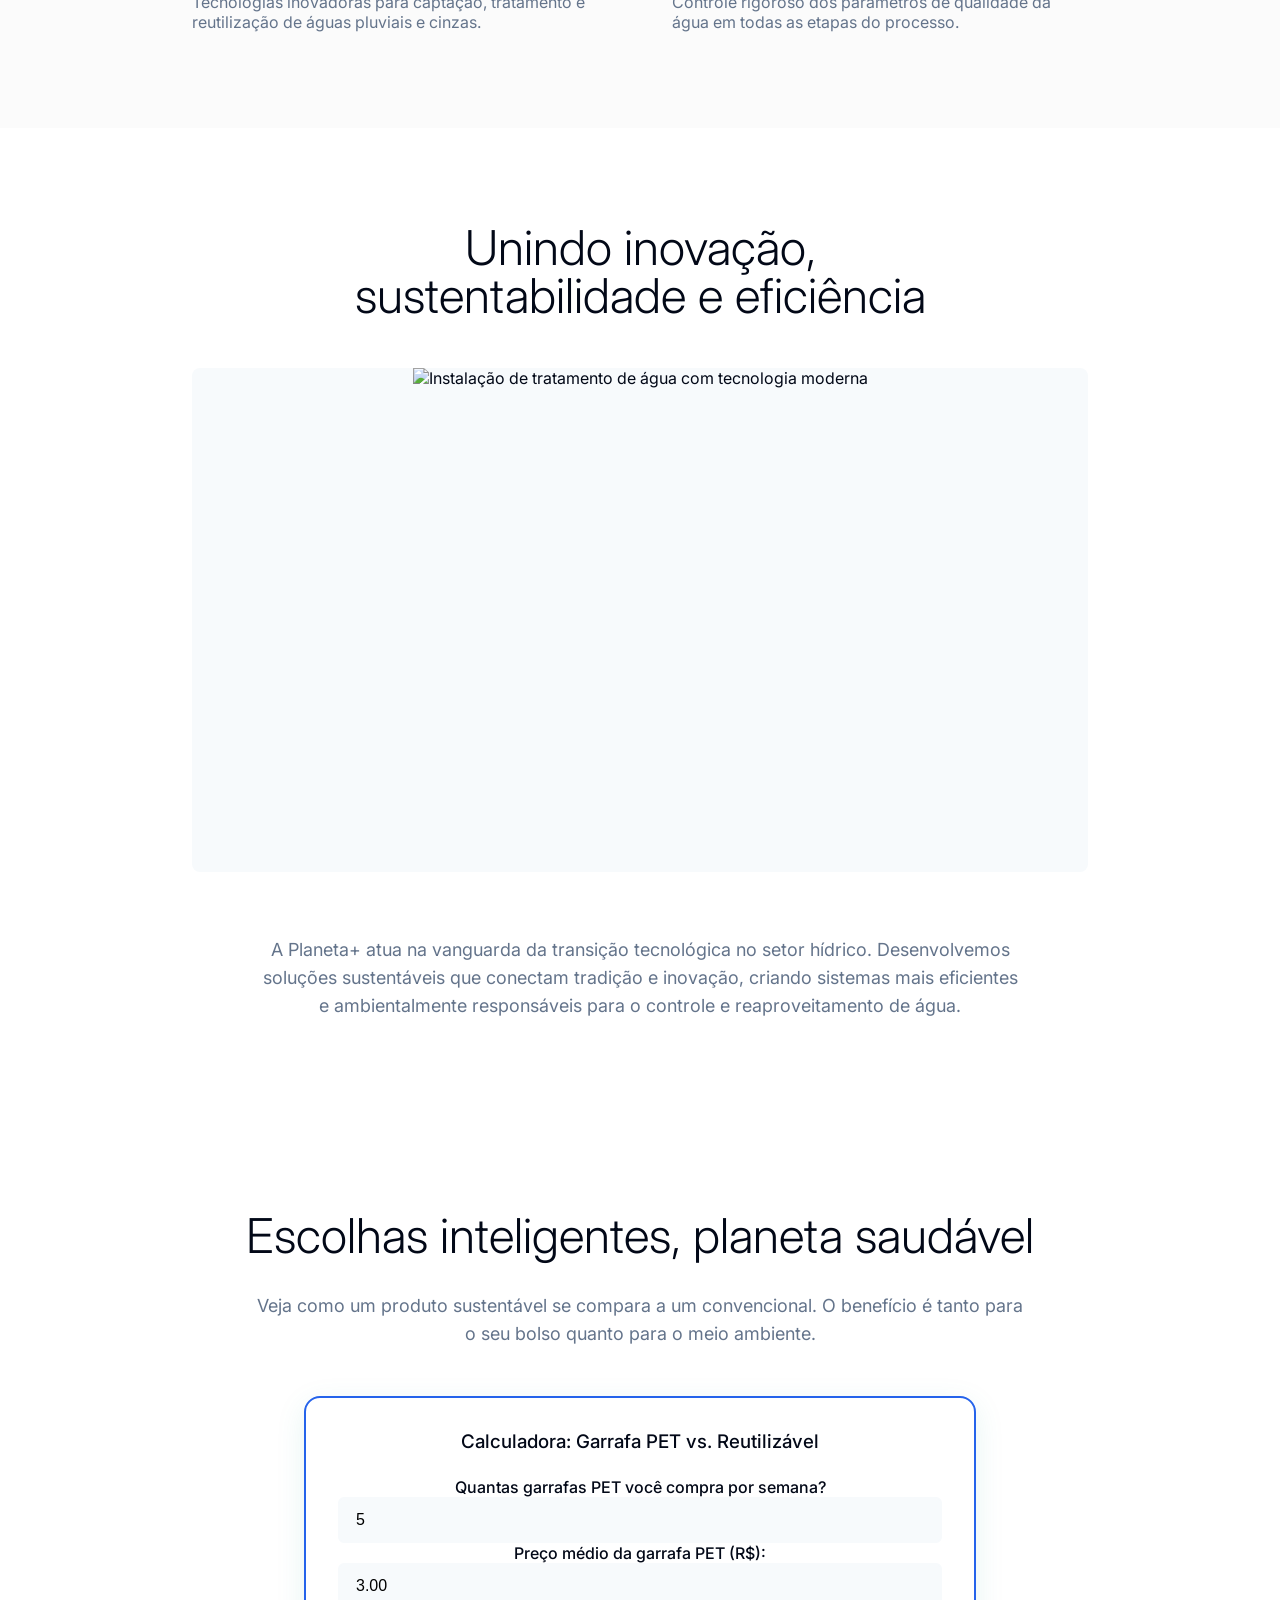
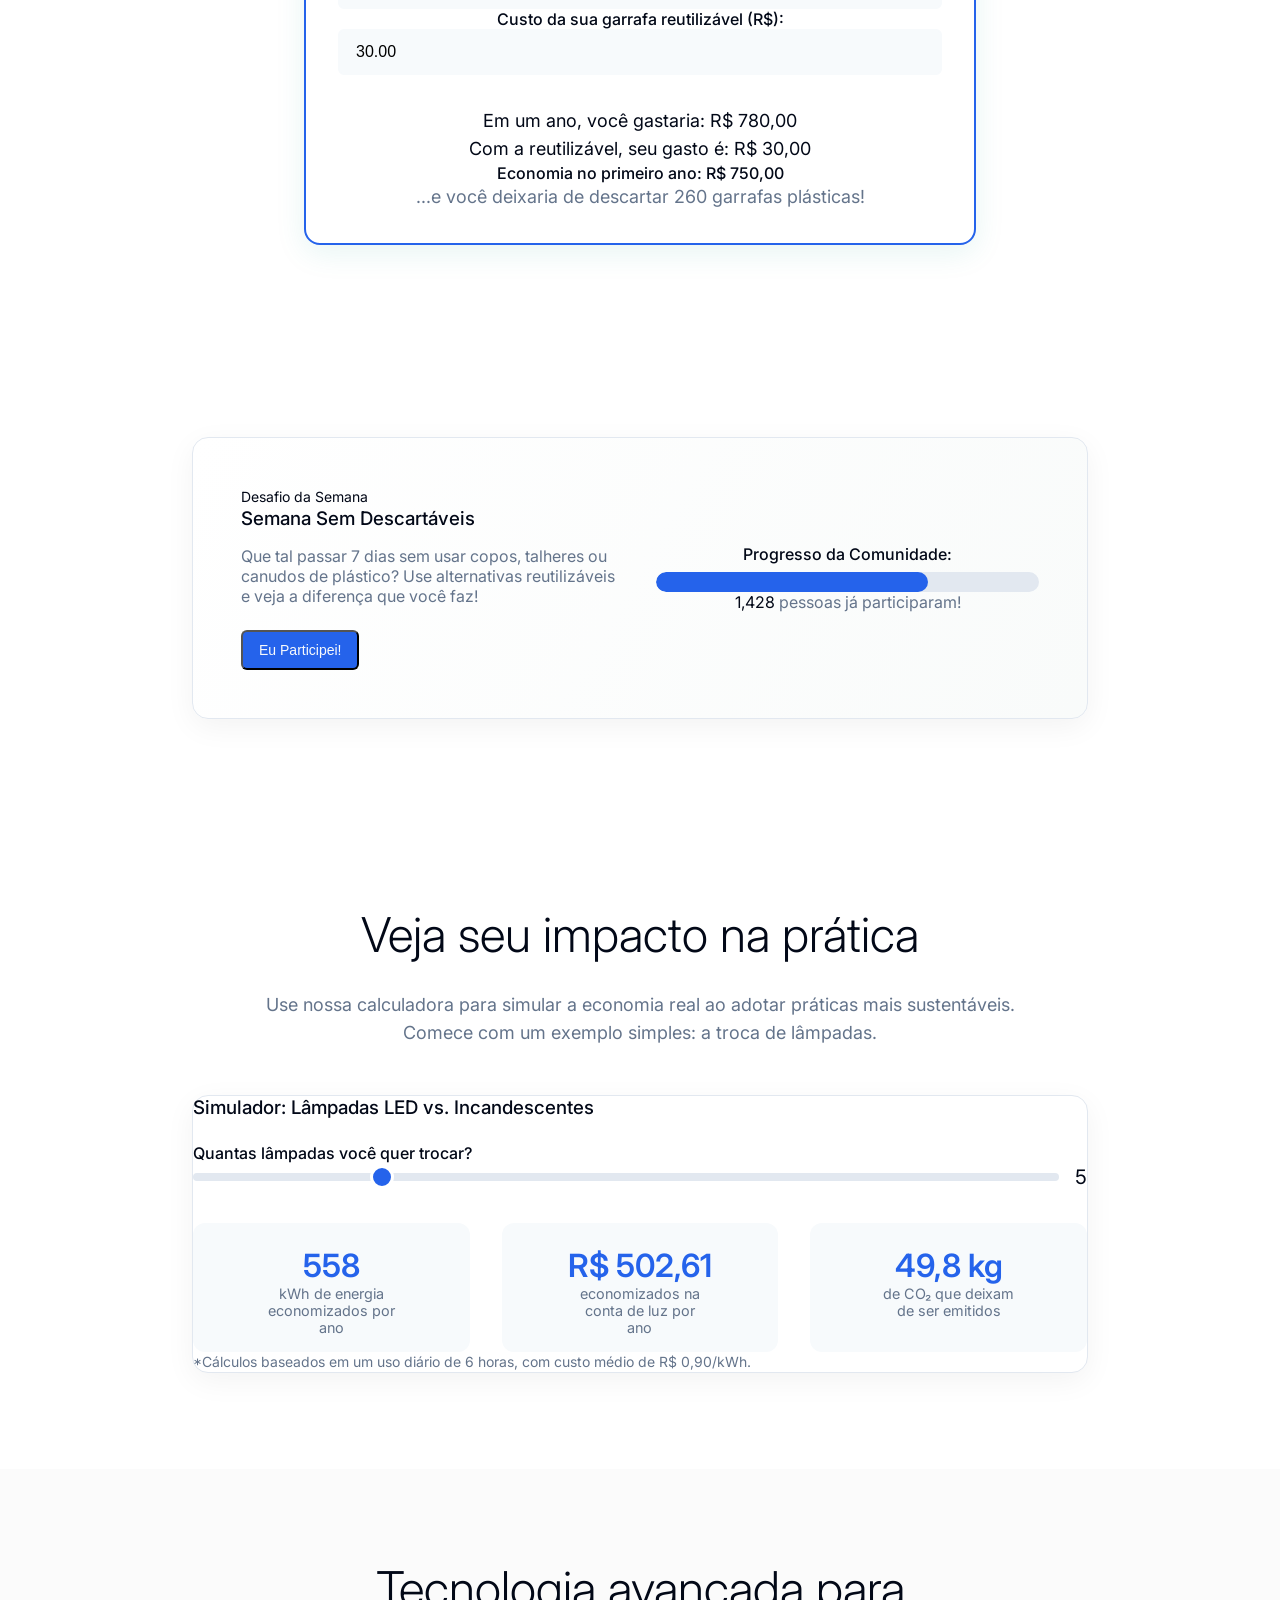
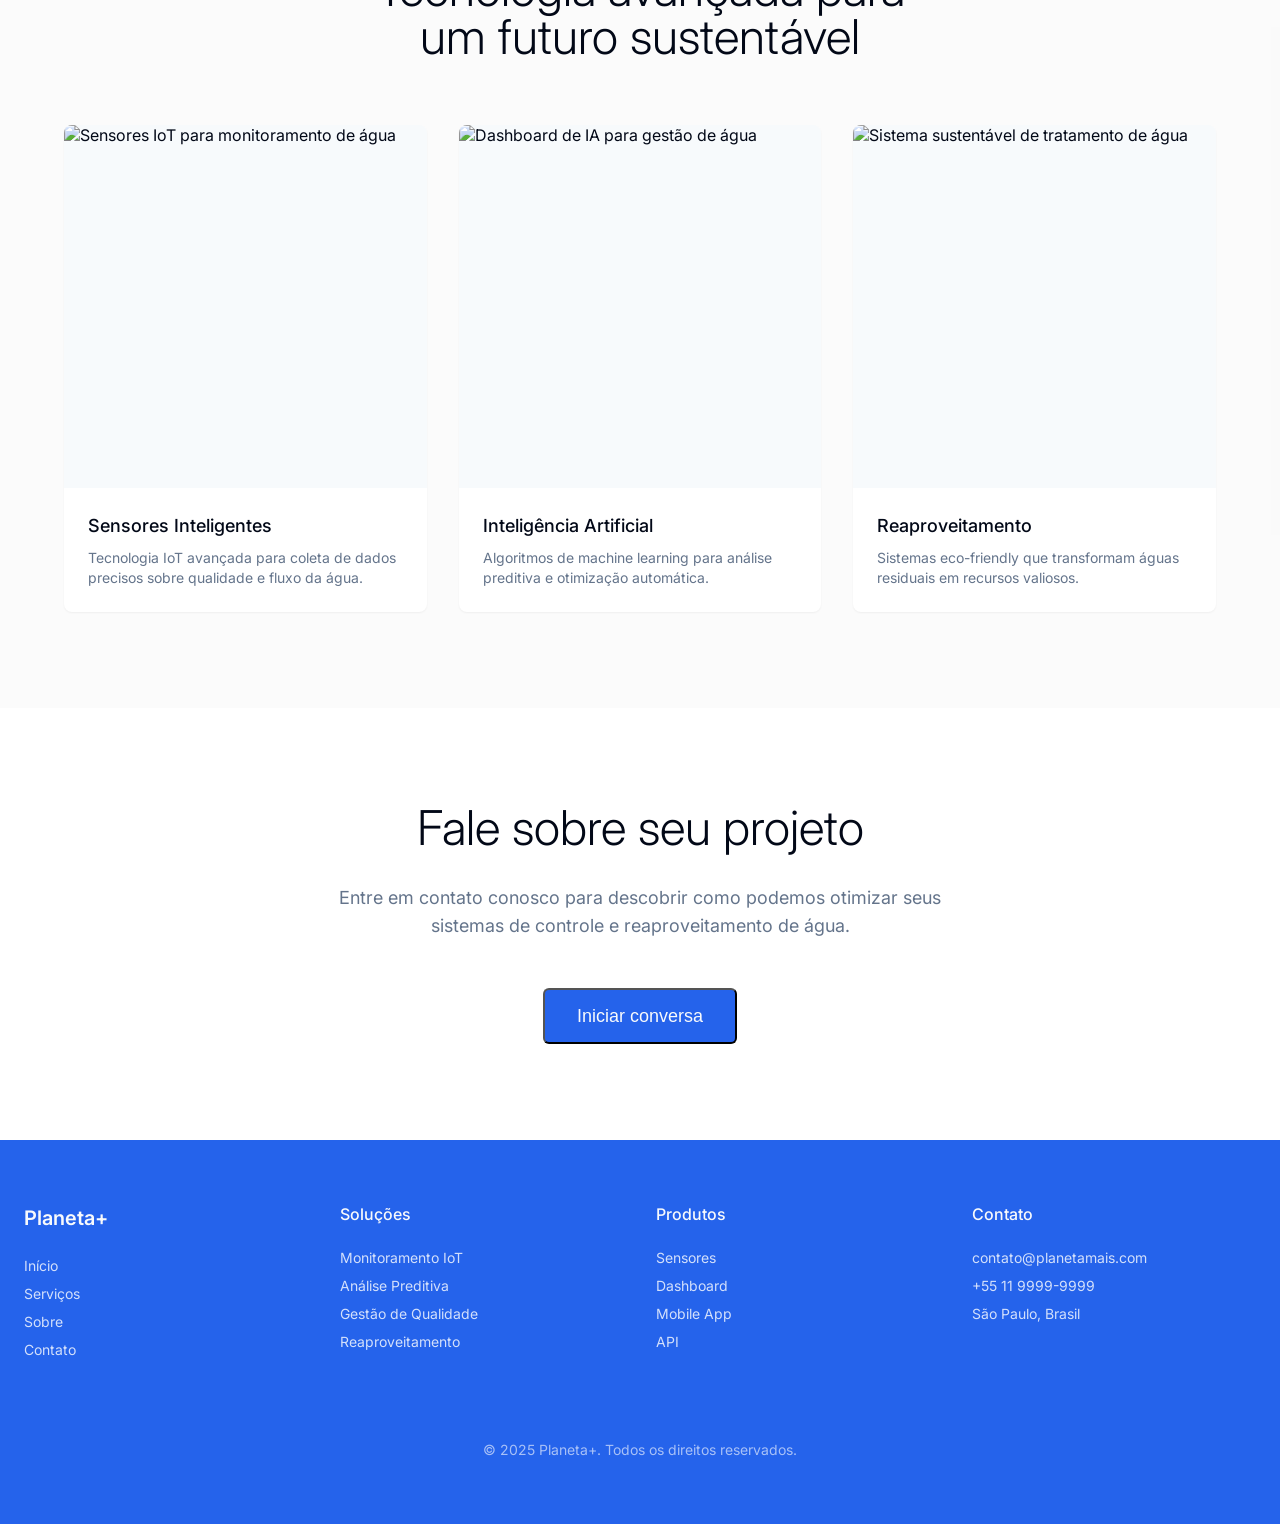
==== commit 3cb8d1d0: "feat: Implementar calculadora de consumo de água e dashboard de impacto pessoal - Adicionada a págin" ====
--- a/index.html
+++ b/index.html
@@ -6,54 +6,59 @@
     <title>Planeta+ - Seu guia interativo de consumo consciente</title>
     <link rel="stylesheet" href="style.css">
     <link rel="icon" href="img/favicon.png" type="image/png">
-
+    <script src="https://unpkg.com/lucide@latest"></script>
 
 </head>
 <body>
     <!-- Header -->
     <header class="fixed top-0 left-0 right-0 z-50 bg-background/80 backdrop-blur-md border-b border-border">
-        <div class="container mx-auto px-6 py-4">
-            <nav class="flex items-center justify-between">
-                <div class="flex items-center space-x-8">
-                    <img src="img/logo.png" width="150" alt="logoheader" class="logo">
-
-                    <div class="hidden md:flex items-center space-x-6">
-                        <a href="#inicio" class="text-sm text-muted-foreground hover:text-foreground transition-colors">
-                            Início
-                        </a>
-                        <a href="#servicos" class="text-sm text-muted-foreground hover:text-foreground transition-colors">
-                            Serviços
-                        </a>
-                        <a href="#sobre" class="text-sm text-muted-foreground hover:text-foreground transition-colors">
-                            Sobre
-                        </a>
-                        <a href="#tecnologia" class="text-sm text-muted-foreground hover:text-foreground transition-colors">
-                            Tecnologia
-                        </a>
-                    </div>
-                </div>
-                <div class="flex items-center space-x-4">
-                    <a href="#contato" class="text-sm text-muted-foreground hover:text-foreground transition-colors">
-                        Contato
-                    </a>
-                    <button class="btn-primary">
-                        Consulta
-                    </button>
-                </div>
-            </nav>
-        </div>
-    </header>
+    <div class="container mx-auto px-6 py-4">
+        <nav class="flex items-center justify-between">
+            <a href="#inicio"><img src="img/logo.png" width="150" alt="logoheader" class="logo"></a>
+            
+            <div class="hidden md:flex items-center space-x-6">
+                <a href="#inicio" class="text-sm text-foreground hover:text-foreground transition-colors">Início</a>
+                <a href="#servicos" class="text-sm text-muted-foreground hover:text-foreground transition-colors">Serviços</a>
+                <a href="#sobre" class="text-sm text-muted-foreground hover:text-foreground transition-colors">Sobre</a>
+                <a href="agua.html" class="text-sm text-muted-foreground hover:text-foreground transition-colors">
+                    Calculadora de Água
+                </a>
+                <a href="dashboard.html" class="text-sm text-muted-foreground hover:text-foreground transition-colors">
+                    Dashboard
+                </a>
+                <a href="#contato" class="text-sm text-muted-foreground hover:text-foreground transition-colors">
+                    Contato
+                </a>
+                <button class="btn-primary">Consulta</button>
+            </div>
+            
+            <button id="menu-btn" class="md:hidden p-2 rounded-md focus:outline-none focus:ring-2 focus:ring-primary">
+                </button>
+        </nav>
+    </div>
+
+    <div id="mobile-menu" class="hidden md:hidden absolute top-[77px] left-0 w-full h-screen bg-background border-t border-border">
+        <div class="container mx-auto px-6 py-8 flex flex-col space-y-6">
+            <a href="#inicio" class="text-lg text-muted-foreground hover:text-foreground">Início</a>
+            <a href="#servicos" class="text-lg text-muted-foreground hover:text-foreground">Serviços</a>
+            <a href="#sobre" class="text-lg text-muted-foreground hover:text-foreground">Sobre</a>
+            <a href="agua.html" class="text-lg text-muted-foreground hover:text-foreground">Calculadora de Água</a>
+            <a href="dashboard.html" class="text-lg text-muted-foreground hover:text-foreground">Dashboard</a>
+            <a href="#contato" class="text-lg text-muted-foreground hover:text-foreground">Contato</a>
+        </div>
+    </div>
+</header>
 
     <!-- Inicio Section -->
     <section id="inicio" class="relative min-h-screen flex items-center justify-center overflow-hidden pt-16">
         <!-- Background with water-like gradient -->
-        <div class="absolute inset-0 bg-gradient-to-br from-muted via-background to-accent/10" />
-
-        <!-- Animated water ripple effect -->
+        <div class="absolute inset-0 bg-gradient-to-br from-muted via-background to-accent/10"></div>
+
         <div class="absolute inset-0 opacity-20">
-            <div class="absolute top-1/4 left-1/4 w-96 h-96 bg-accent/30 rounded-full blur-3xl animate-pulse" />
-            <div class="absolute bottom-1/4 right-1/4 w-80 h-80 bg-accent/20 rounded-full blur-3xl animate-pulse delay-1000" />
-        </div>
+            <div class="absolute top-1/4 left-1/4 w-96 h-96 bg-accent/30 rounded-full blur-3xl animate-pulse"></div>
+            <div class="absolute bottom-1/4 right-1/4 w-80 h-80 bg-accent/20 rounded-full blur-3xl animate-pulse delay-1000"></div>
+        </div>
+
 
         <div class="relative z-10 container mx-auto px-6 text-center">
             <h1 class="text-5xl md:text-7xl font-light text-foreground mb-8 text-balance">
@@ -153,32 +158,43 @@
             Escolhas inteligentes, planeta saudável
         </h2>
         <p class="text-lg text-muted-foreground max-w-3xl mx-auto mb-12 text-pretty">
-            Veja como um produto sustentável se compara a um convencional ao longo do tempo. O benefício é tanto para o seu bolso quanto para o meio ambiente.
+            Veja como um produto sustentável se compara a um convencional. O benefício é tanto para o seu bolso quanto para o meio ambiente.
         </p>
 
-        <div class="comparison-grid max-w-5xl mx-auto">
-            <div class="product-card">
-                <h3 class="text-2xl font-medium mb-4">Garrafa de Água PET</h3>
-                <i data-lucide="bottle" class="w-16 h-16 text-red-500 mx-auto mb-6"></i>
-                <ul class="comparison-list">
-                    <li><i data-lucide="x-circle" class="icon-bad"></i>Uso único, gera lixo</li>
-                    <li><i data-lucide="x-circle" class="icon-bad"></i>Custo contínuo (R$ 3 por garrafa)</li>
-                    <li><i data-lucide="x-circle" class="icon-bad"></i>Alta pegada de carbono na produção</li>
-                    <li><i data-lucide="x-circle" class="icon-bad"></i>Pode liberar microplásticos</li>
-                </ul>
-            </div>
-
-            <div class="product-card sustainable">
-                 <h3 class="text-2xl font-medium mb-4">Garrafa Reutilizável</h3>
-                 <i data-lucide="glass-water" class="w-16 h-16 text-primary mx-auto mb-6"></i>
-                 <ul class="comparison-list">
-                     <li><i data-lucide="check-circle" class="icon-good"></i>Dura anos, zero lixo</li>
-                     <li><i data-lucide="check-circle" class="icon-good"></i>Custo único (se paga em 10 usos)</li>
-                     <li><i data-lucide="check-circle" class="icon-good"></i>Reduz drasticamente a pegada de CO₂</li>
-                     <li><i data-lucide="check-circle" class="icon-good"></i>Mantém a água pura e fresca</li>
-                 </ul>
-            </div>
-        </div>
+        <div class="product-card sustainable max-w-2xl mx-auto p-8">
+            <h3 class="text-2xl font-medium mb-6">Calculadora: Garrafa PET vs. Reutilizável</h3>
+            
+            <div class="text-left space-y-4 mb-8">
+                <div>
+                    <label for="garrafas-input" class="block font-medium mb-2">Quantas garrafas PET você compra por semana?</label>
+                    <input type="number" id="garrafas-input" value="5" class="w-full">
+                </div>
+                <div>
+                    <label for="preco-pet-input" class="block font-medium mb-2">Preço médio da garrafa PET (R$):</label>
+                    <input type="number" id="preco-pet-input" value="3.00" step="0.10" class="w-full">
+                </div>
+                <div>
+                    <label for="preco-reutil-input" class="block font-medium mb-2">Custo da sua garrafa reutilizável (R$):</label>
+                    <input type="number" id="preco-reutil-input" value="30.00" step="1.00" class="w-full">
+                </div>
+            </div>
+
+            <div class="text-left space-y-3">
+                <p class="text-lg">
+                    Em um ano, você gastaria: <span id="gasto-pet" class="font-bold text-red-600">R$ 780,00</span>
+                </p>
+                <p class="text-lg">
+                    Com a reutilizável, seu gasto é: <span id="gasto-reutil" class="font-bold text-primary">R$ 30,00</span>
+                </p>
+                <p class="text-2xl font-medium text-foreground mt-4">
+                    Economia no primeiro ano: <span id="economia-total" class="font-bold text-green-600">R$ 750,00</span>
+                </p>
+                <p class="text-lg text-muted-foreground">
+                    ...e você deixaria de descartar <span id="lixo-total" class="font-bold">260</span> garrafas plásticas!
+                </p>
+            </div>
+        </div>
+
     </div>
 </section>
 
@@ -345,7 +361,7 @@
         <div class="container mx-auto px-6">
             <div class="grid md:grid-cols-4 gap-8">
                 <div>
-                    <div class="text-xl font-semibold mb-6">AquaControl</div>
+                    <div class="text-xl font-semibold mb-6">Planeta+</div>
                     <div class="space-y-2 text-sm text-primary-foreground/80">
                         <div>Início</div>
                         <div>Serviços</div>
--- a/style.css
+++ b/style.css
@@ -1,16 +1,16 @@
 @import url('https://fonts.googleapis.com/css2?family=Inter:wght@300;400;500;600;700&display=swap');
 
 :root {
-    --background: hsl(0 0% 100%);
+    --background: hsl(0 0% 100%); /* Fundo branco */
     --foreground: hsl(222.2 84% 4.9%);
     --primary: hsl(221.2 83.2% 53.3%);
     --primary-foreground: hsl(210 40% 98%);
-    --muted: hsl(210 40% 96%);
+    --muted: hsl(210 50% 98%);      /* <-- MUDADO: Um azul "gelo" muito claro */
     --muted-foreground: hsl(215.4 16.3% 46.9%);
     --border: hsl(214.3 31.8% 91.4%);
-    --card: hsl(0 0% 100%);
+    --card: hsl(0 0% 100%);         /* Cartão continua branco (mas agora os fundos das seções têm cor) */
     --card-foreground: hsl(222.2 84% 4.9%);
-    --accent: hsl(210 40% 96%);
+    --accent: hsl(210 50% 94%);     /* <-- MUDADO: Um azul-claro mais forte para os acentos */
     --accent-foreground: hsl(222.2 84% 4.9%);
 }
 
@@ -723,4 +723,127 @@
 .icon-good { color: var(--primary); }
 .icon-bad { color: hsl(0, 70%, 60%); }
 
+
+}
+.hamburger-line {
+    width: 24px;
+    height: 3px;
+    background-color: var(--foreground);
+    border-radius: 2px;
+}
+
+.space-y-1\.5 > * + * {
+    margin-top: 0.375rem; /* 6px */
+}
+
+@media (min-width: 768px) {
+    .md\:hidden {
+        display: none;
+    }
+}
+
+/* --- Estilos para campos de input (formulário) --- */
+
+/* Remove os botões de "seta" feios do input de número */
+input[type="number"]::-webkit-inner-spin-button,
+input[type="number"]::-webkit-outer-spin-button {
+  -webkit-appearance: none;
+  margin: 0;
+}
+input[type="number"] {
+  -moz-appearance: textfield;
+}
+
+/* Estilo base + transição */
+input[type="number"],
+input[type="text"],
+input[type="email"] {
+    /* As classes de utilidade w-full, p-3, etc., foram movidas para cá */
+    width: 100%;
+    padding: 0.75rem 1rem; /* Um padding mais elegante */
+    font-size: 1rem;
+    
+    /* Estado Padrão (Inativo) */
+    background-color: var(--muted); /* Fundo cinza-claro */
+    border: 2px solid var(--muted); /* Borda no mesmo tom */
+    border-radius: 0.375rem; /* O seu 'rounded-md' */
+    
+    /* Transição Suave */
+    transition: all 0.2s ease-in-out;
+}
+
+/* Define o estado de "foco" (quando clicado) */
+input[type="number"]:focus,
+input[type="text"]:focus,
+input[type="email"]:focus {
+    outline: none;
+    border-color: var(--primary); /* Borda fica azul */
+    background-color: var(--background); /* Fundo fica branco */
+    box-shadow: 0 0 0 3px hsla(221, 83%, 53%, 0.15); /* Brilho azul */
+}
+
+/* --- Estilos do Dashboard Pessoal --- */
+
+.dashboard-card {
+    display: flex;
+    flex-direction: column;
+    align-items: center;
+    justify-content: center;
+    padding: 2.5rem 1.5rem;
+    background-color: var(--card); /* Fundo branco */
+    border: 1px solid var(--border);
+    border-radius: 1rem; /* 16px */
+    box-shadow: 0 8px 30px rgba(0,0,0,0.05);
+    text-align: center;
+}
+
+.dashboard-value {
+    font-size: 2.25rem; /* 36px */
+    font-weight: 600;
+    color: var(--primary);
+    line-height: 1.2;
+    margin-top: 0.5rem;
+}
+
+/* --- Estilos do Gráfico de Histórico --- */
+
+.chart-container {
+    position: relative;
+    width: 100%;
+    height: 350px; /* Você pode ajustar essa altura */
+}
+
+/* Deixa o select do formulário com a aparência correta */
+select {
+    -webkit-appearance: none;
+    -moz-appearance: none;
+    appearance: none;
+    background-image: url('data:image/svg+xml;utf8,<svg fill="currentColor" height="24" viewBox="0 0 24 24" width="24" xmlns="http://www.w3.org/2000/svg"><path d="M7 10l5 5 5-5z"></path></svg>');
+    background-repeat: no-repeat;
+    background-position: right 0.5rem center;
+    background-size: 1.5em 1.5em;
+    padding-right: 2.5rem; /* Espaço para a seta */
+    
+    /* Estilos base do input que fizemos antes */
+    background-color: var(--muted);
+    border: 2px solid var(--muted);
+    border-radius: 0.375rem;
+    padding: 0.75rem 1rem;
+    transition: all 0.2s ease-in-out;
+}
+
+select:focus {
+    outline: none;
+    border-color: var(--primary);
+    background-color: var(--background);
+    box-shadow: 0 0 0 3px hsla(221, 83%, 53%, 0.15);
+}
+
+/* --- Nova Placa de Conteúdo Genérica --- */
+.content-card {
+    background-color: var(--card); /* Fundo branco */
+    border: 1px solid var(--border);
+    border-radius: 1rem; /* 16px */
+    box-shadow: 0 8px 30px rgba(0, 0, 0, 0.05);
+    padding: 2.5rem; /* Um padding interno generoso */
 }
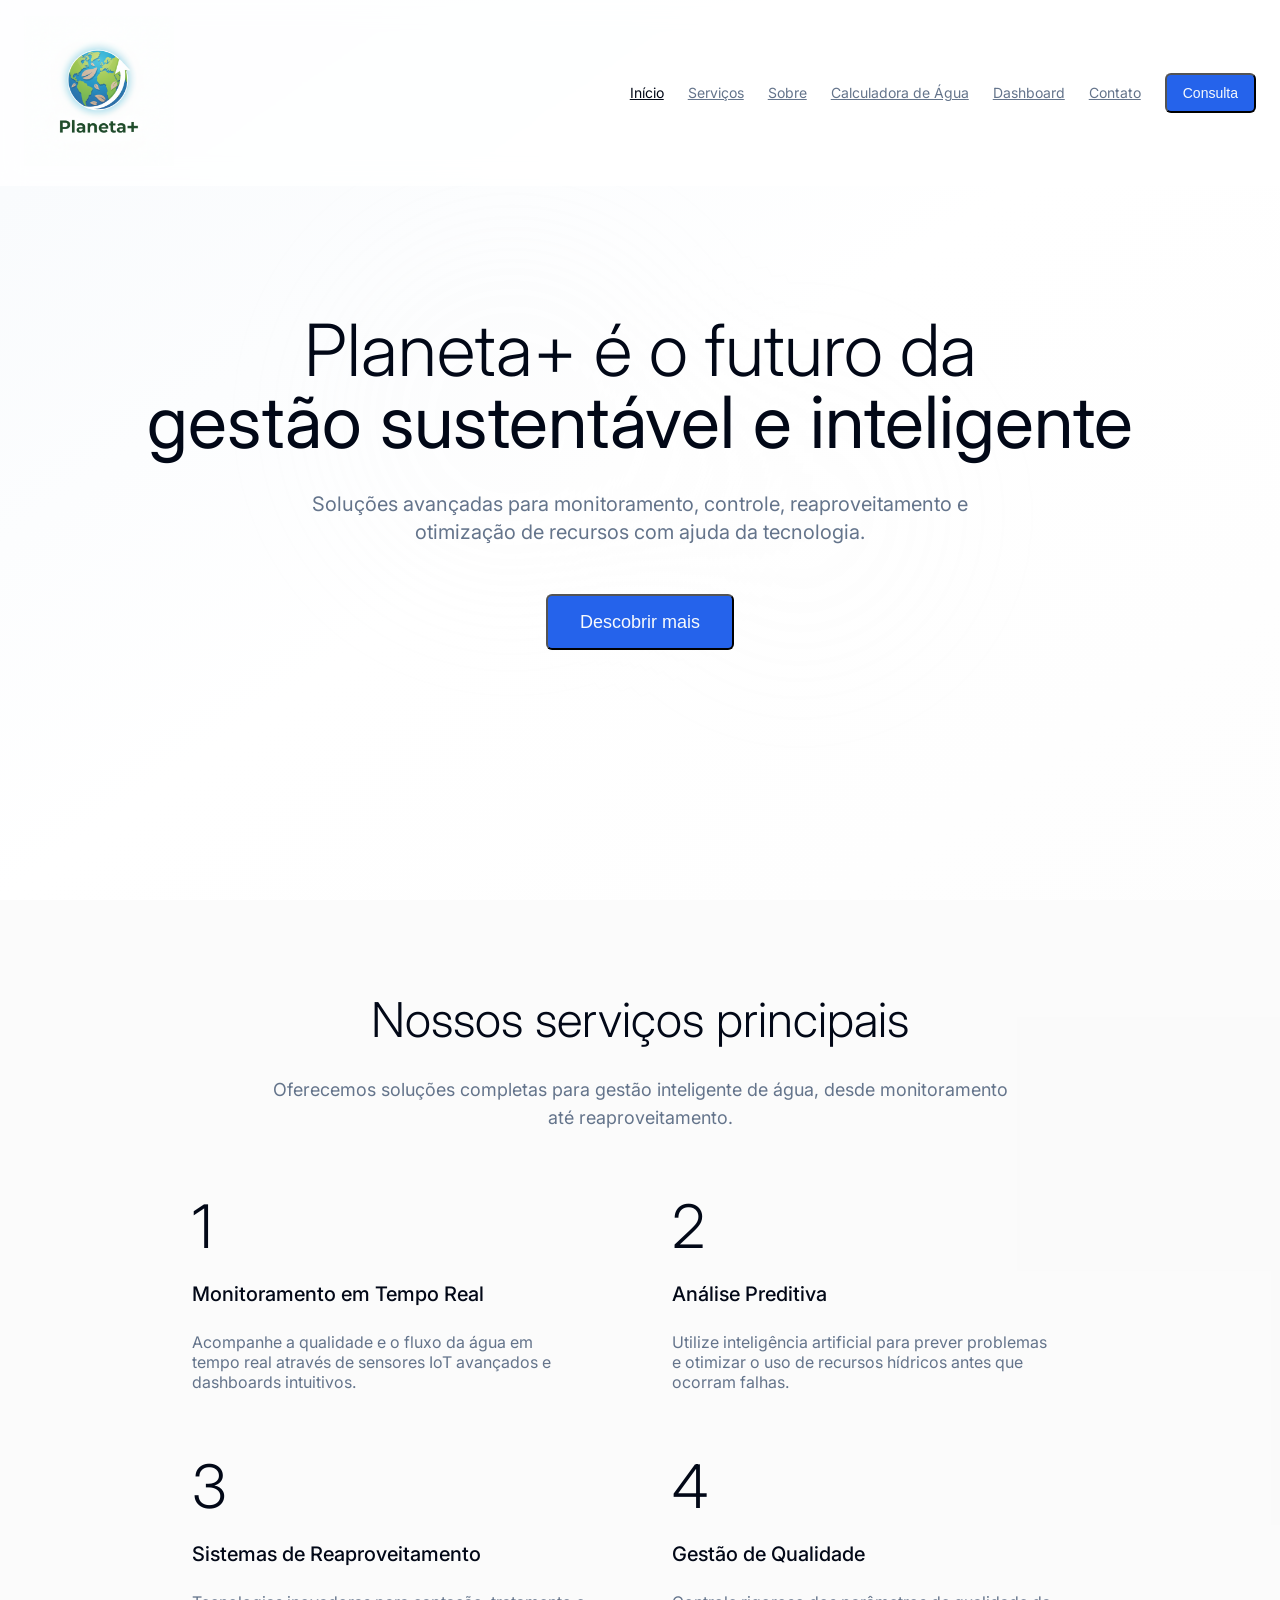
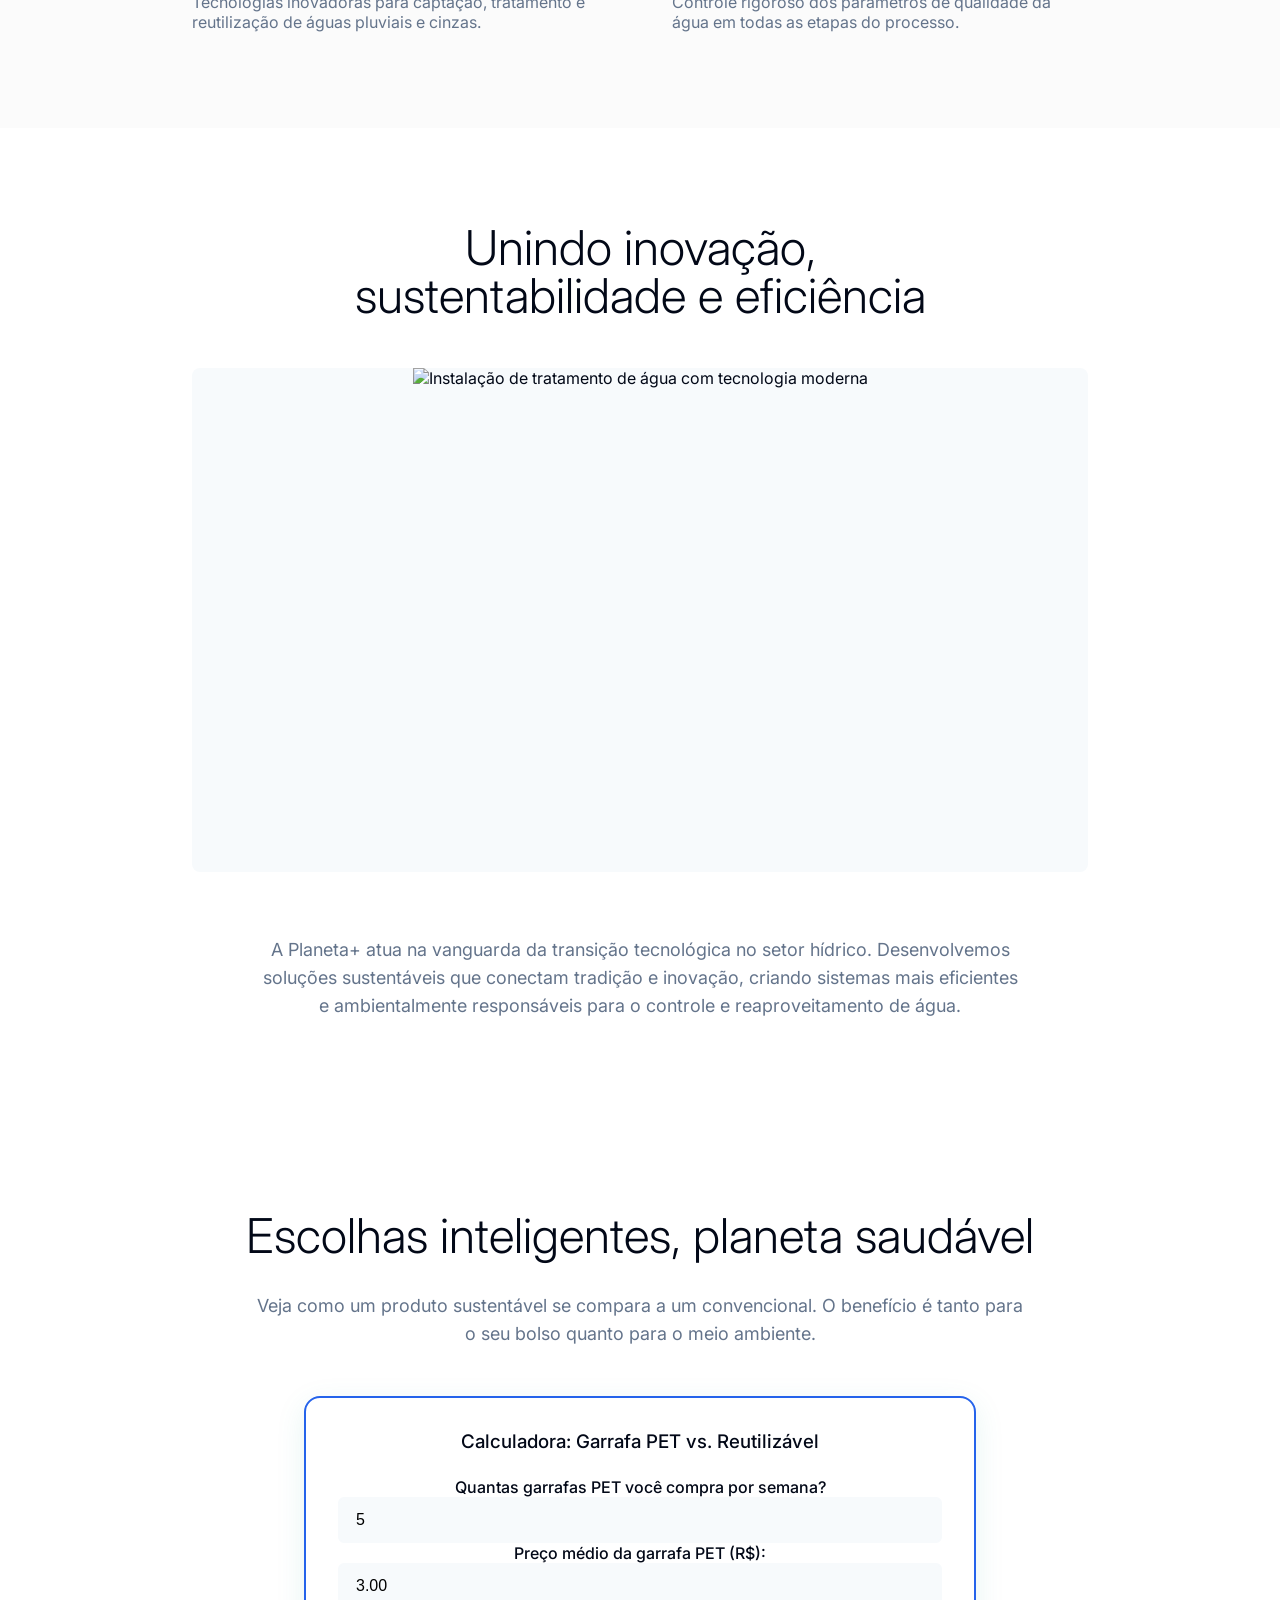
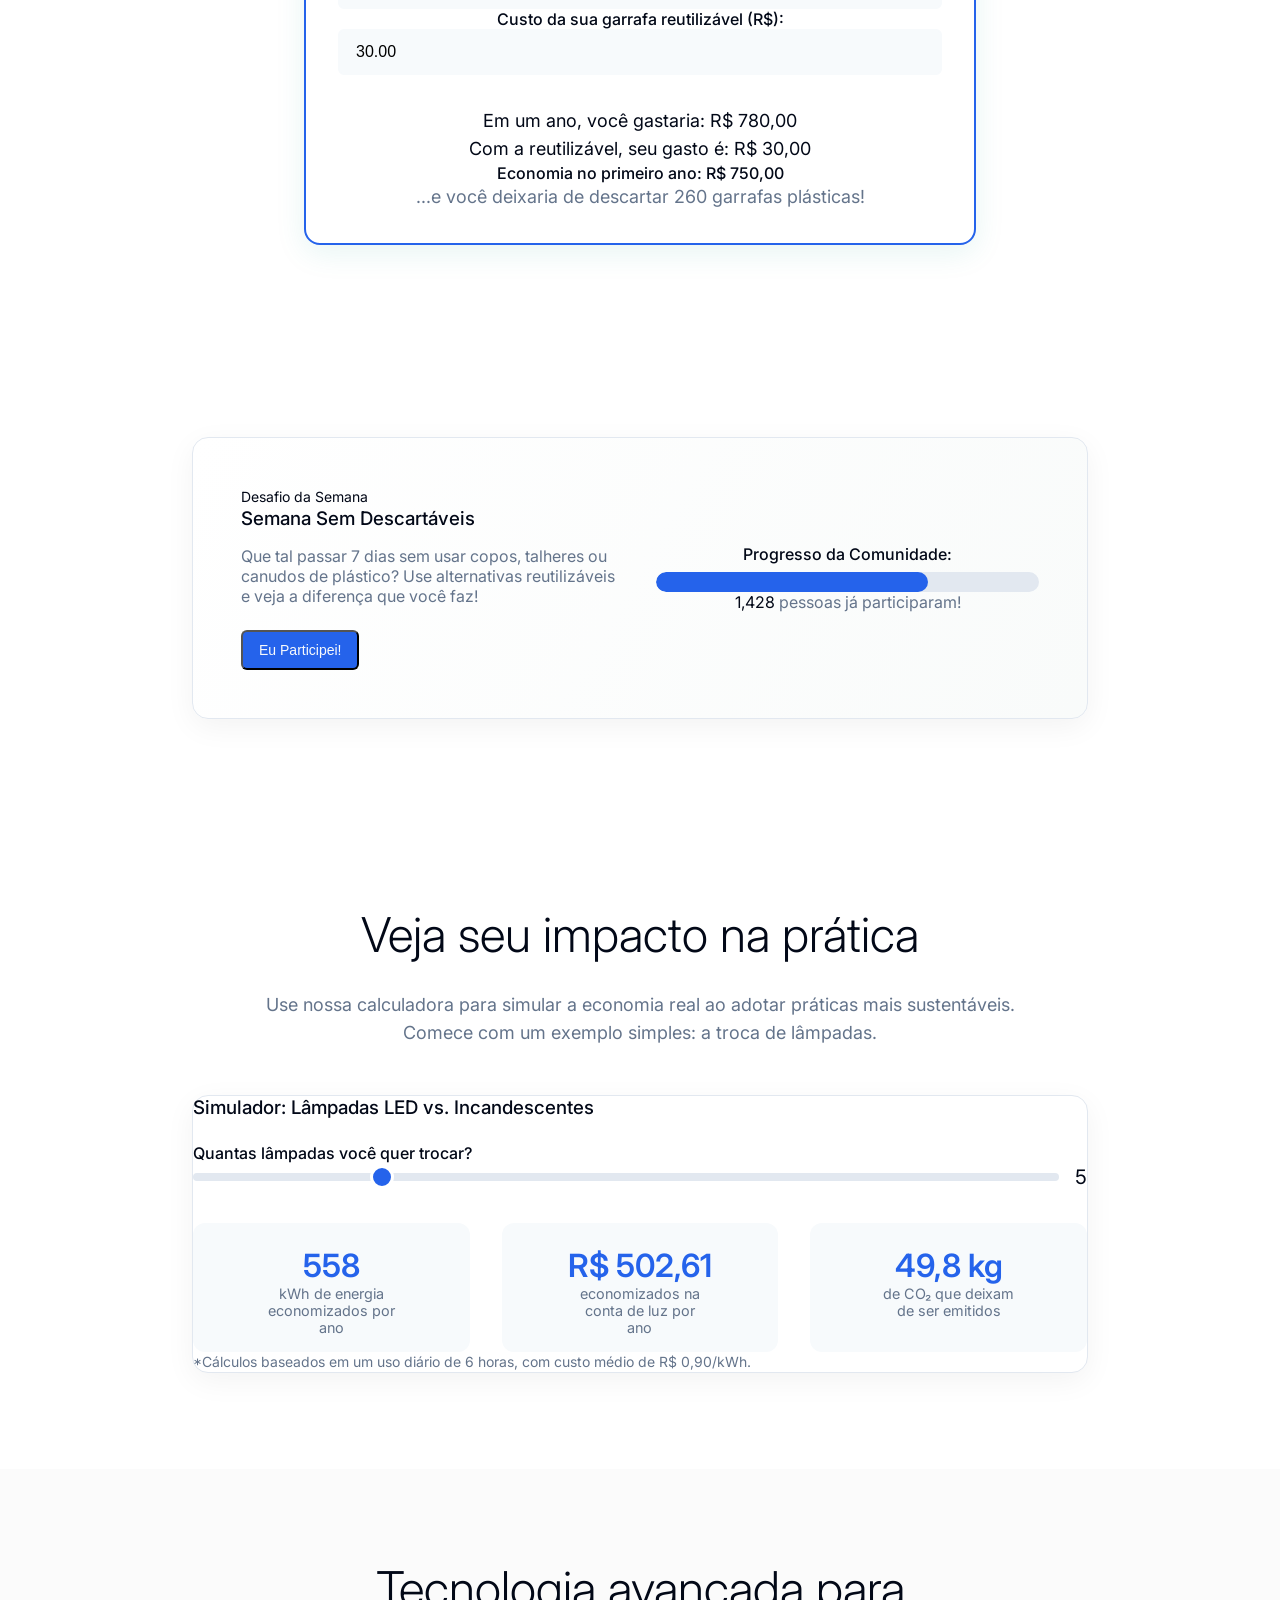
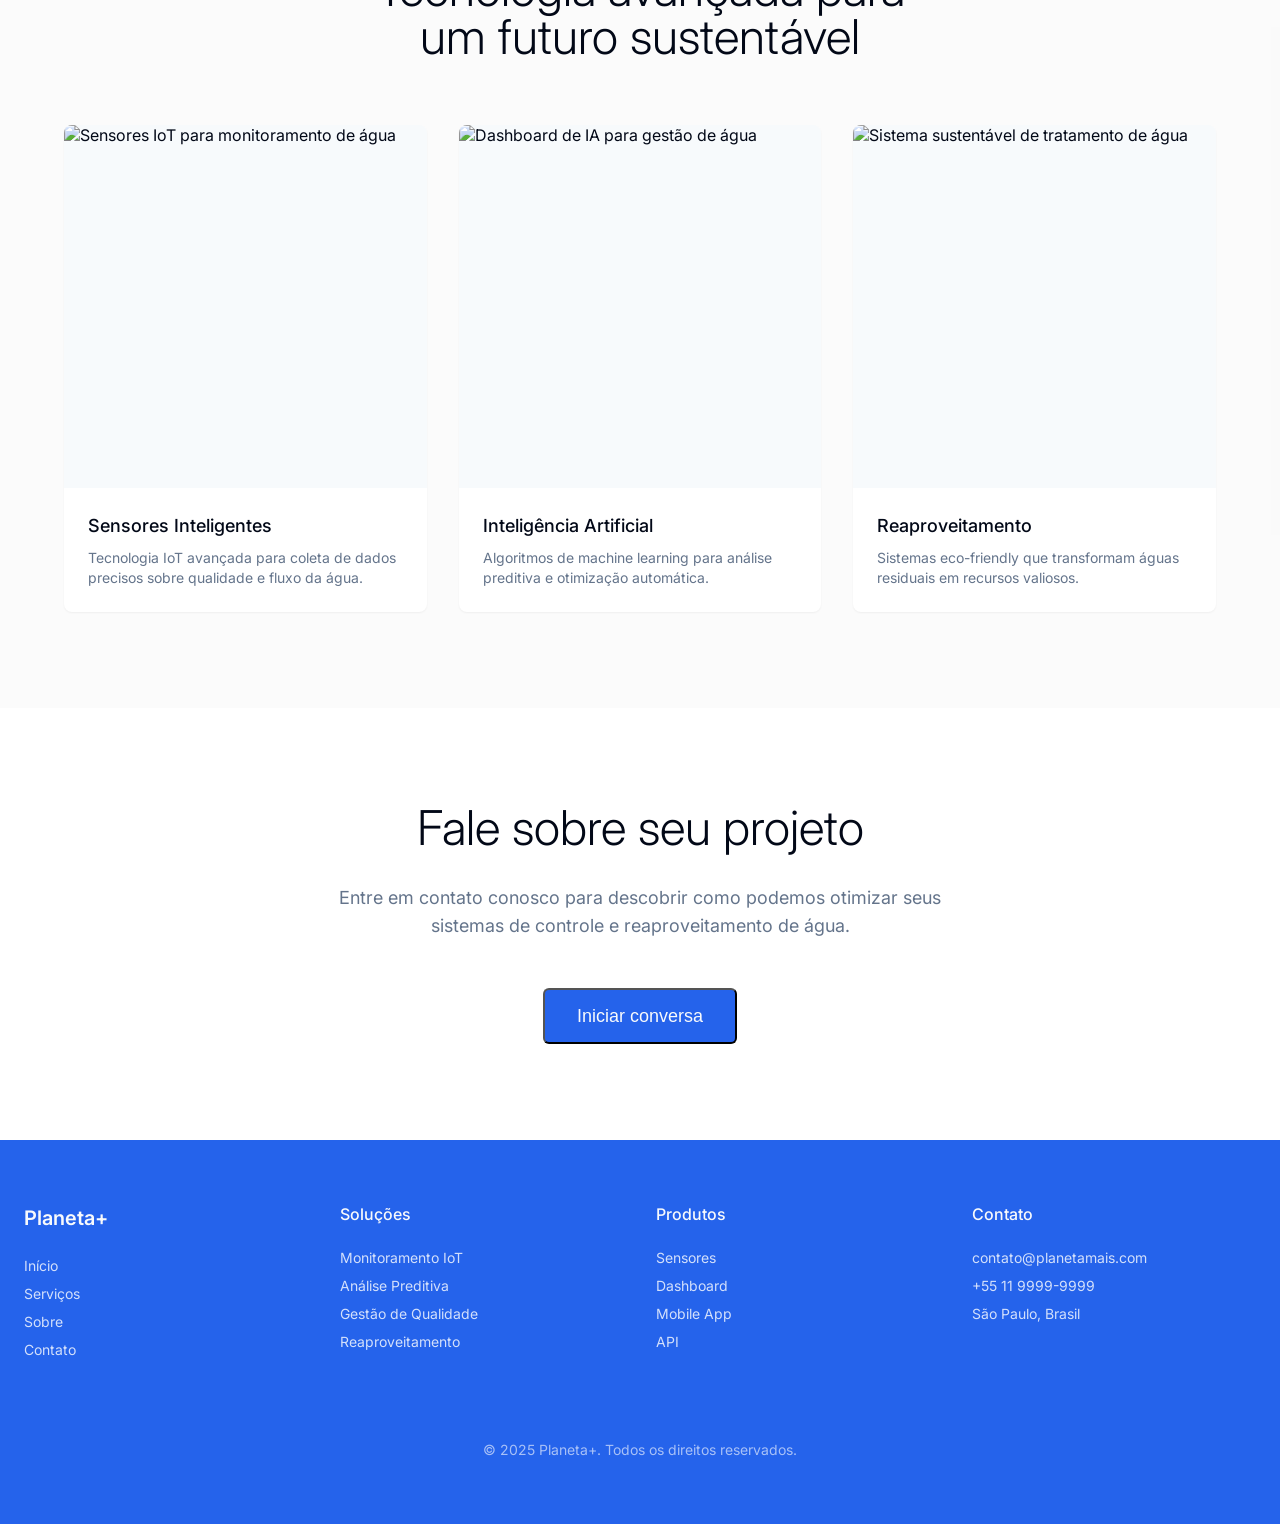
==== commit 360f350b: "Mudança dos textos introdutórios." ====
--- a/index.html
+++ b/index.html
@@ -64,11 +64,11 @@
             <h1 class="text-5xl md:text-7xl font-light text-foreground mb-8 text-balance">
                 Planeta+ é o futuro da
                 <br />
-                <span class="font-normal">gestão hídrica inteligente</span>
+                <span class="font-normal">gestão sustentável e inteligente</span>
             </h1>
 
             <p class="text-lg md:text-xl text-muted-foreground max-w-2xl mx-auto mb-12 text-pretty">
-                Soluções avançadas para monitoramento, controle, reaproveitamento e otimização de recursos hídricos com tecnologia de ponta.
+                Soluções avançadas para monitoramento, controle, reaproveitamento e otimização de recursos com ajuda da tecnologia.
             </p>
 
             <button class="btn-primary btn-lg">
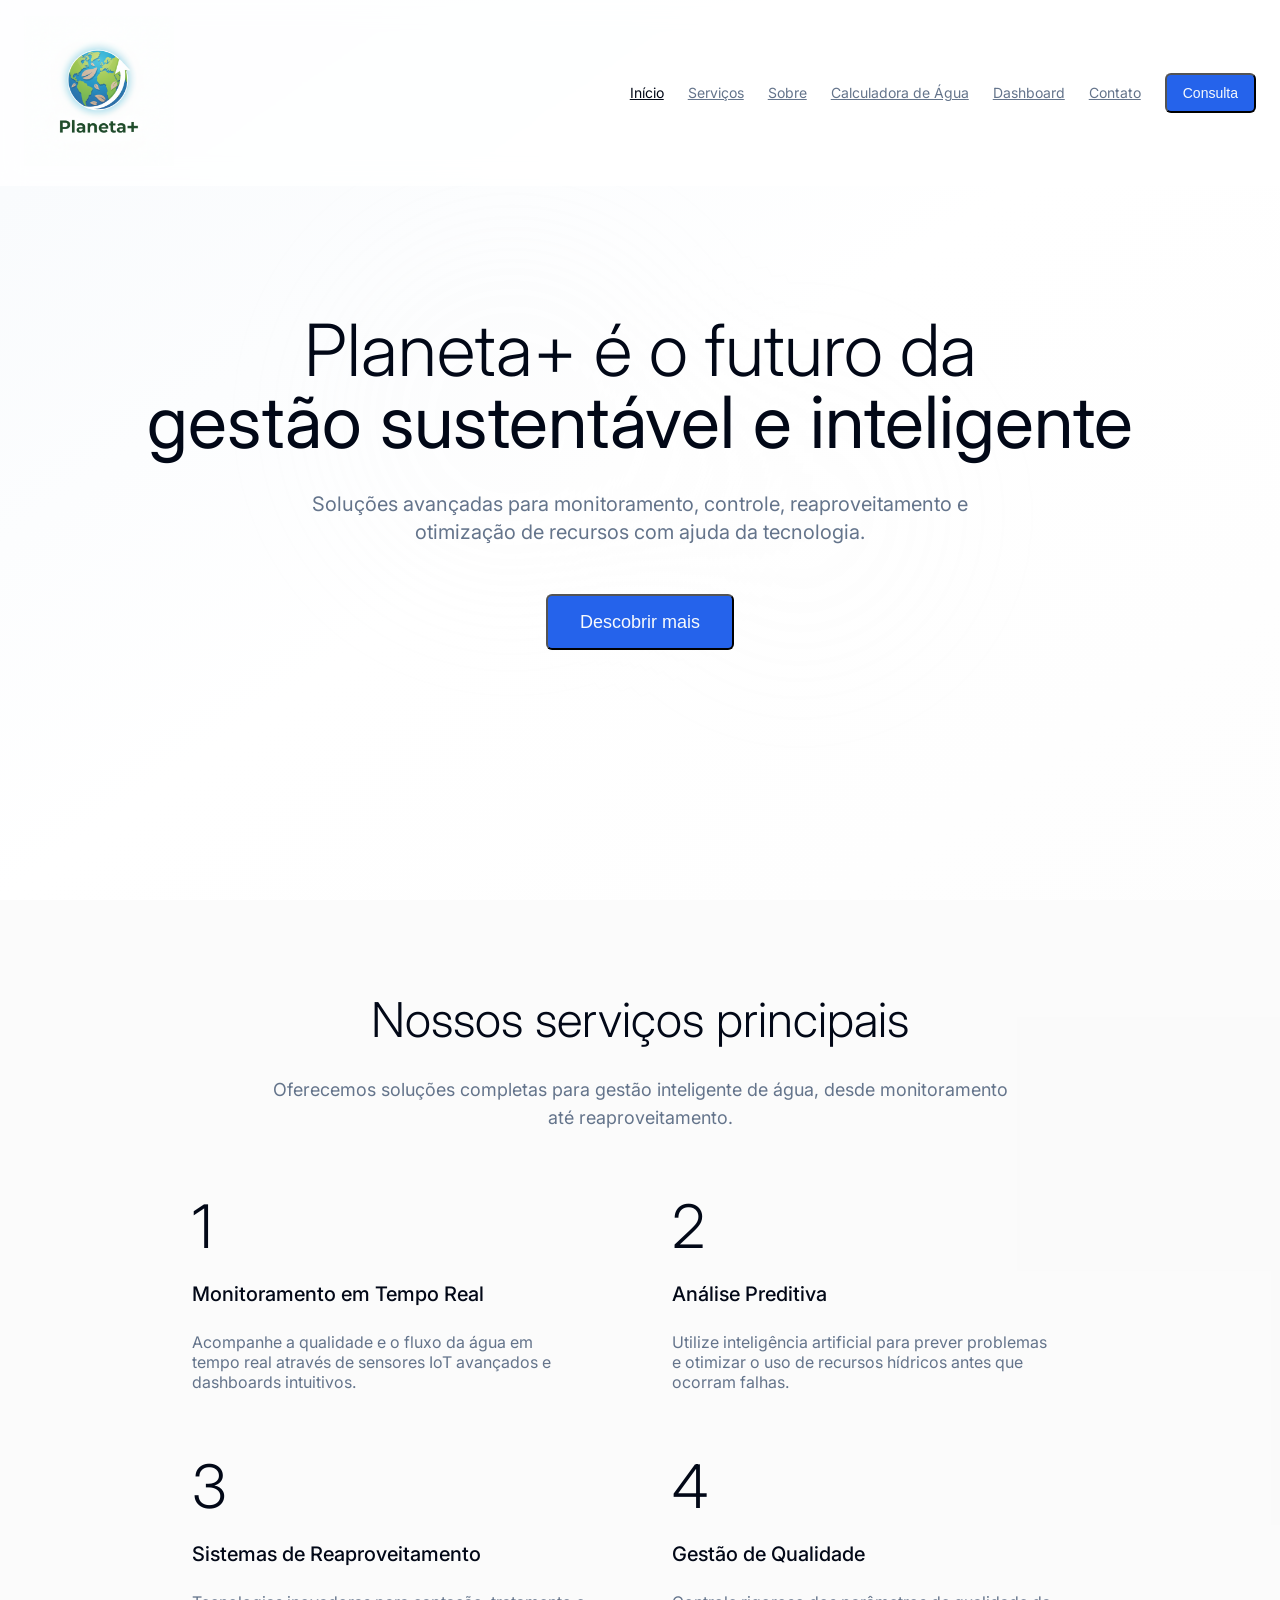
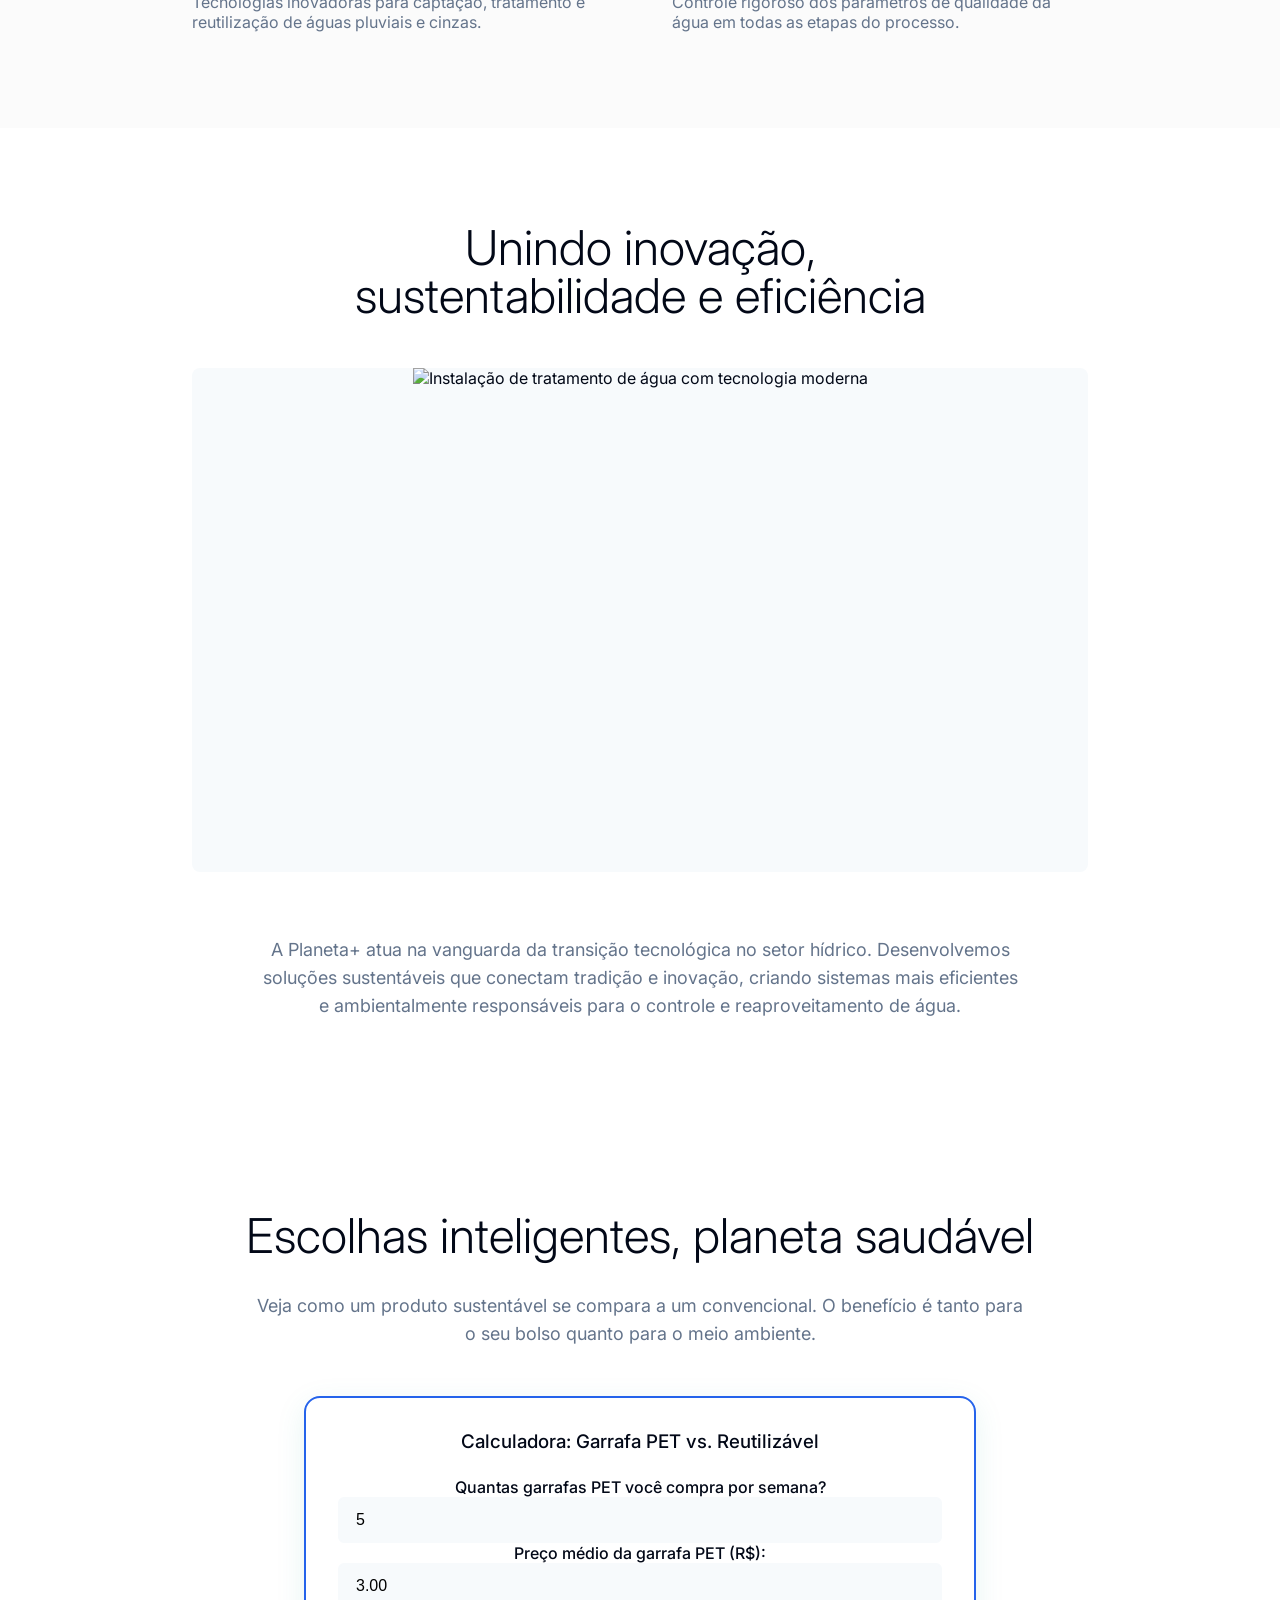
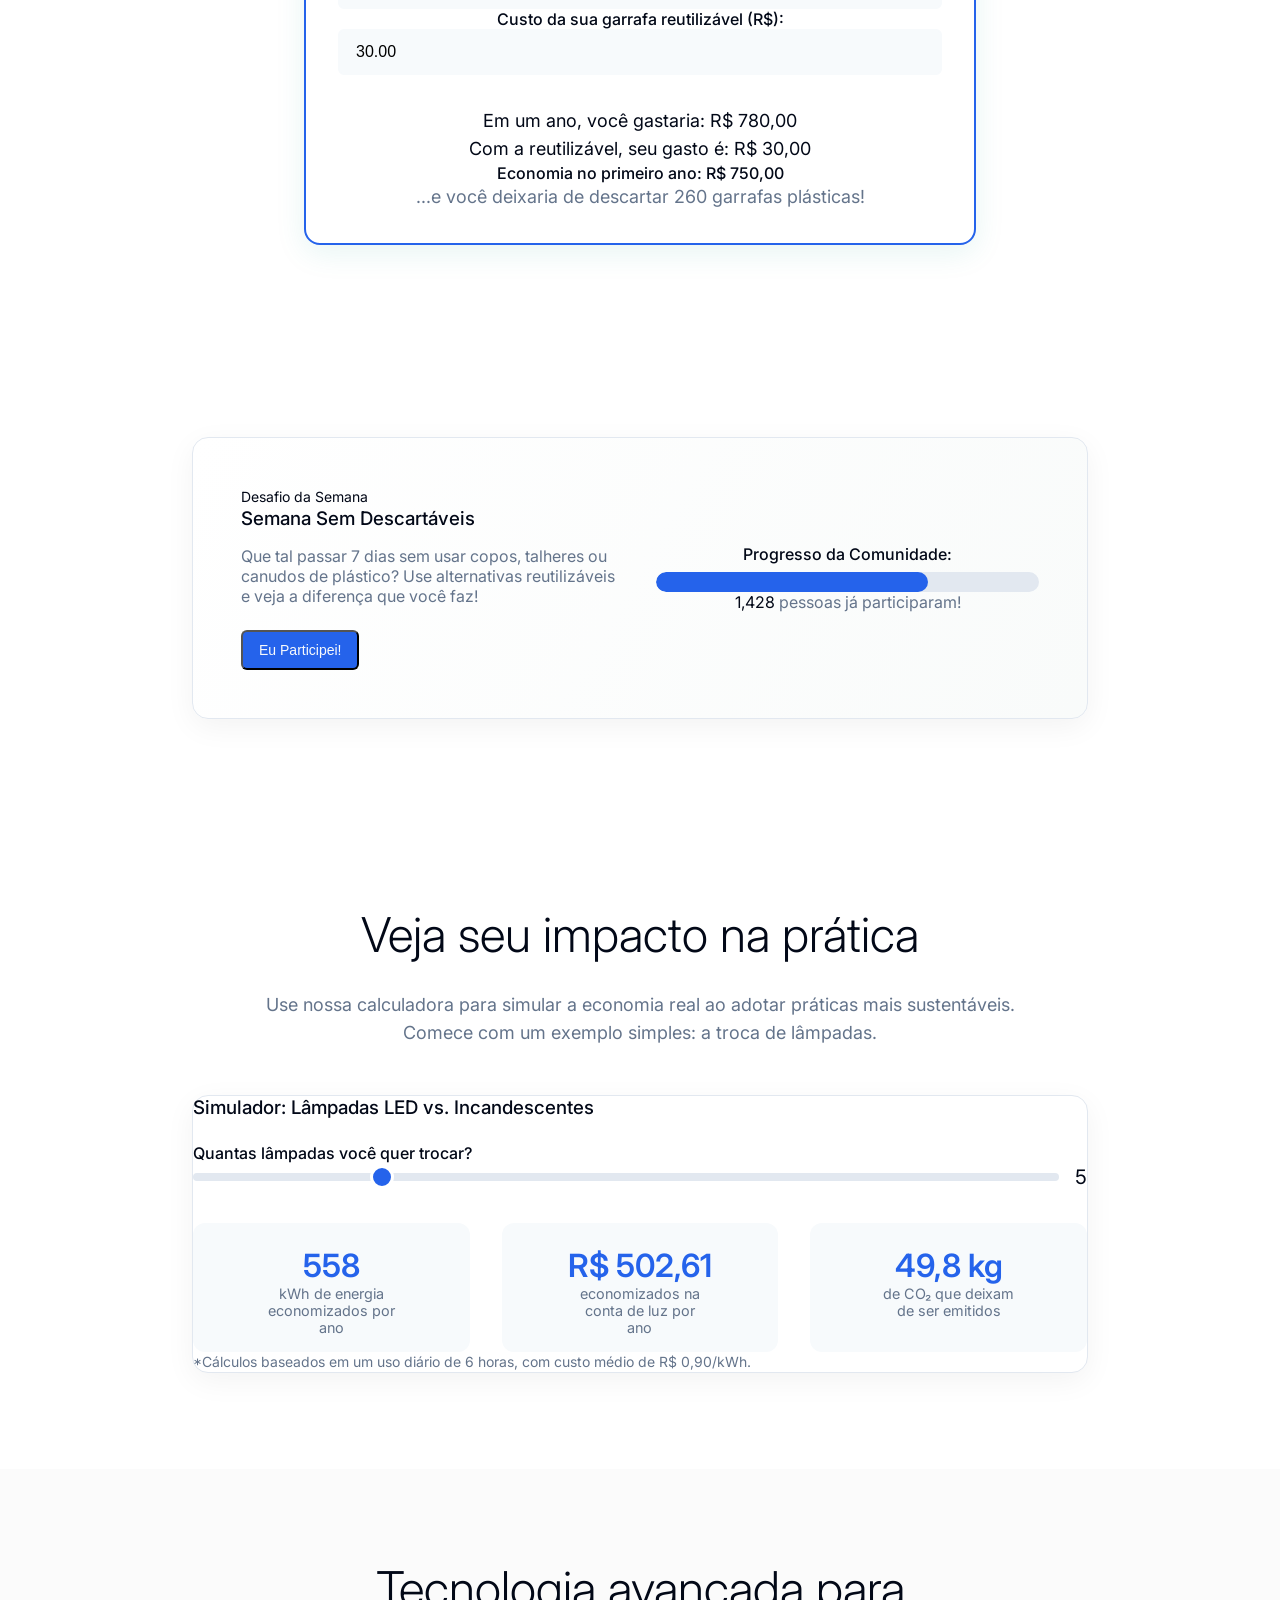
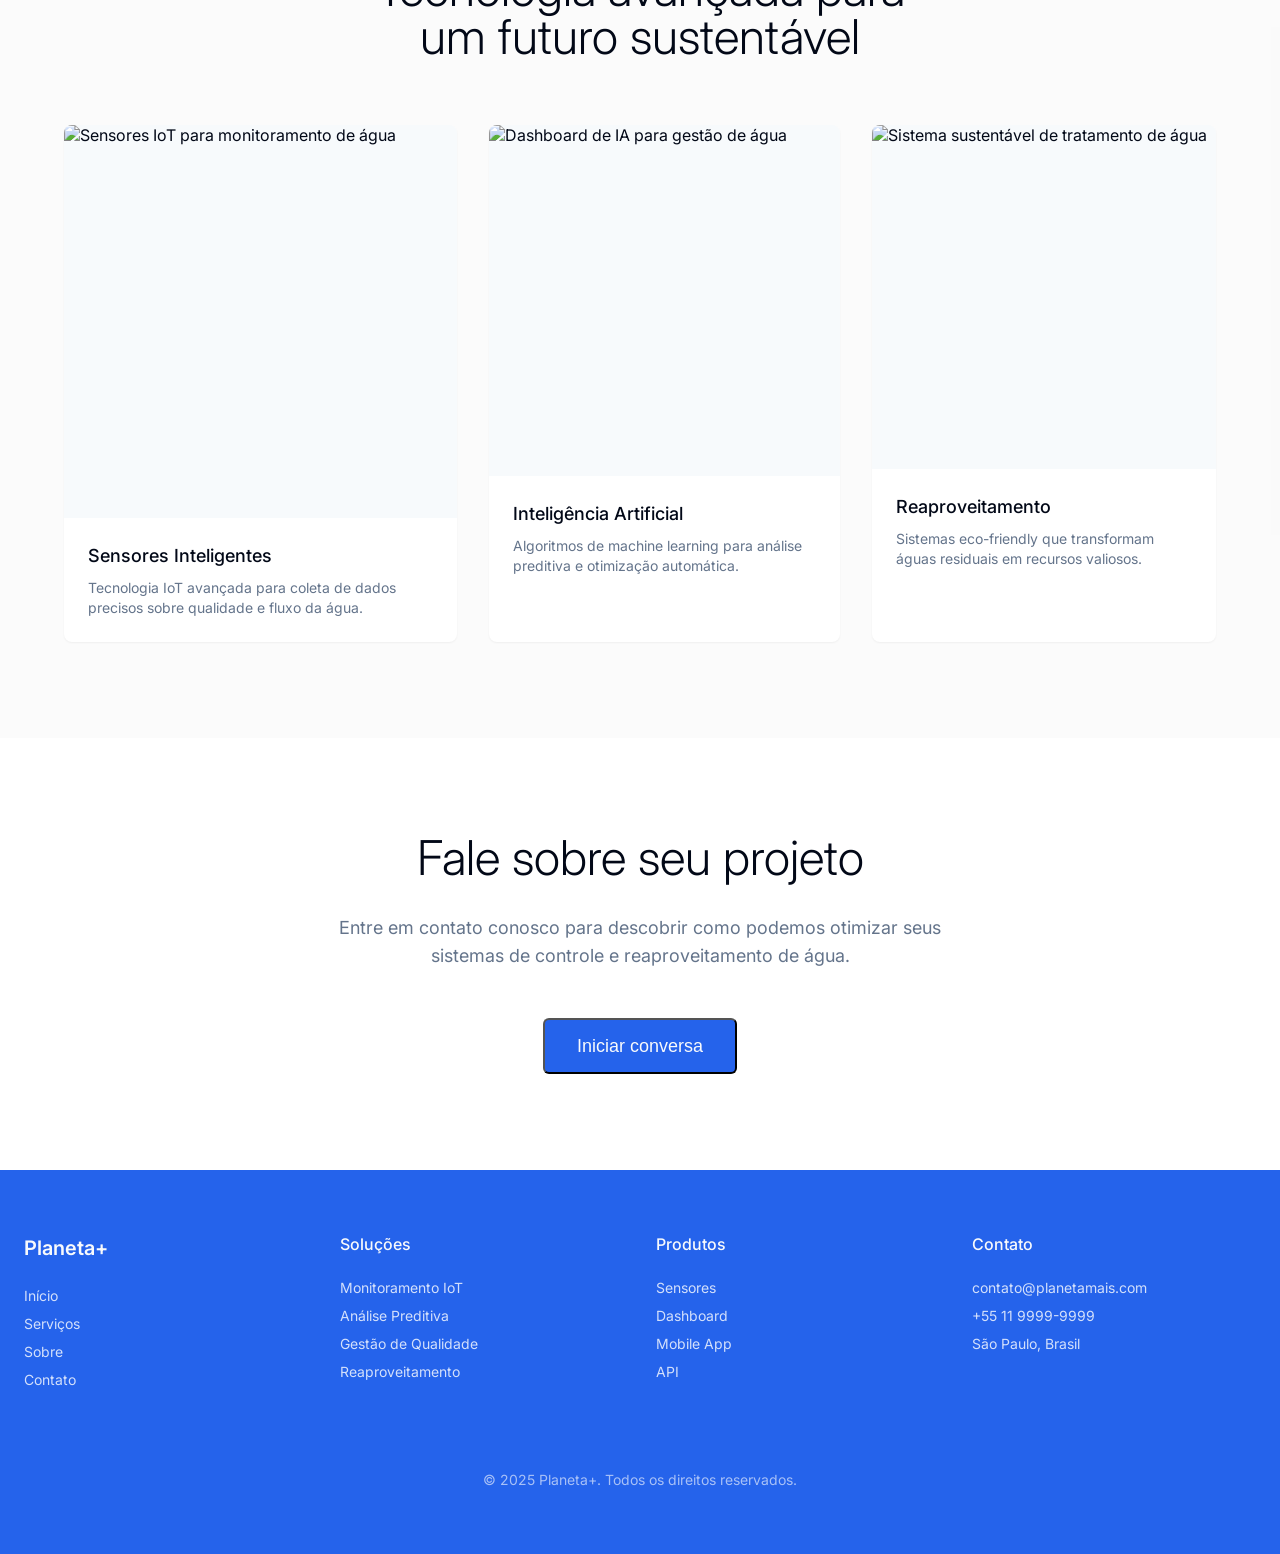
==== commit d49489d2: "feat: Adiciona footer as outras paginas, melhorias de dashboard e mais ferramentas" ====
--- a/index.html
+++ b/index.html
@@ -33,7 +33,12 @@
             </div>
             
             <button id="menu-btn" class="md:hidden p-2 rounded-md focus:outline-none focus:ring-2 focus:ring-primary">
-                </button>
+                <div class="space-y-1.5">
+                    <div class="hamburger-line"></div>
+                    <div class="hamburger-line"></div>
+                    <div class="hamburger-line"></div>
+                </div>
+            </button>
         </nav>
     </div>
 
--- a/style.css
+++ b/style.css
@@ -560,6 +560,7 @@
 
     .md\:grid-cols-3 {
         grid-template-columns: repeat(3, minmax(0, 1fr));
+        display: flex;
     }
 
     .md\:grid-cols-4 {
@@ -809,7 +810,7 @@
 
 .chart-container {
     position: relative;
-    width: 100%;
+    width: 40vw;
     height: 350px; /* Você pode ajustar essa altura */
 }
 
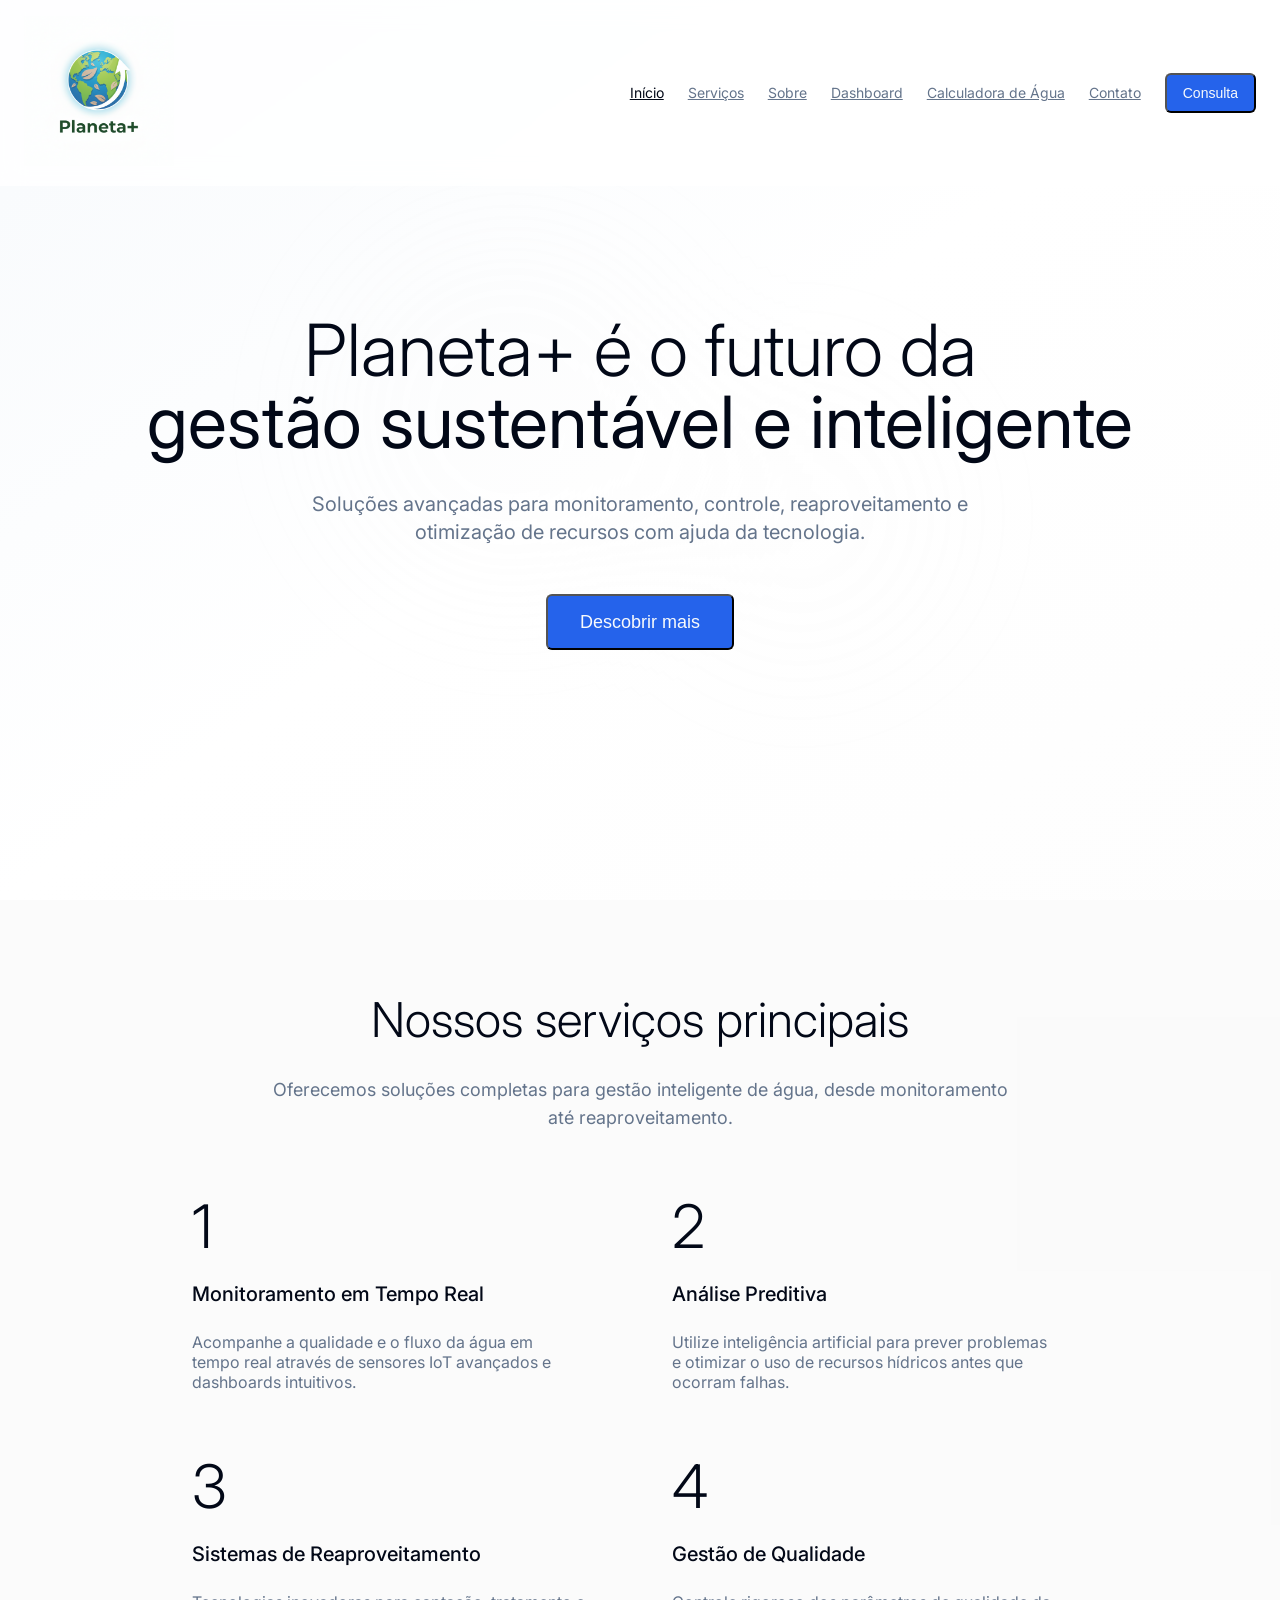
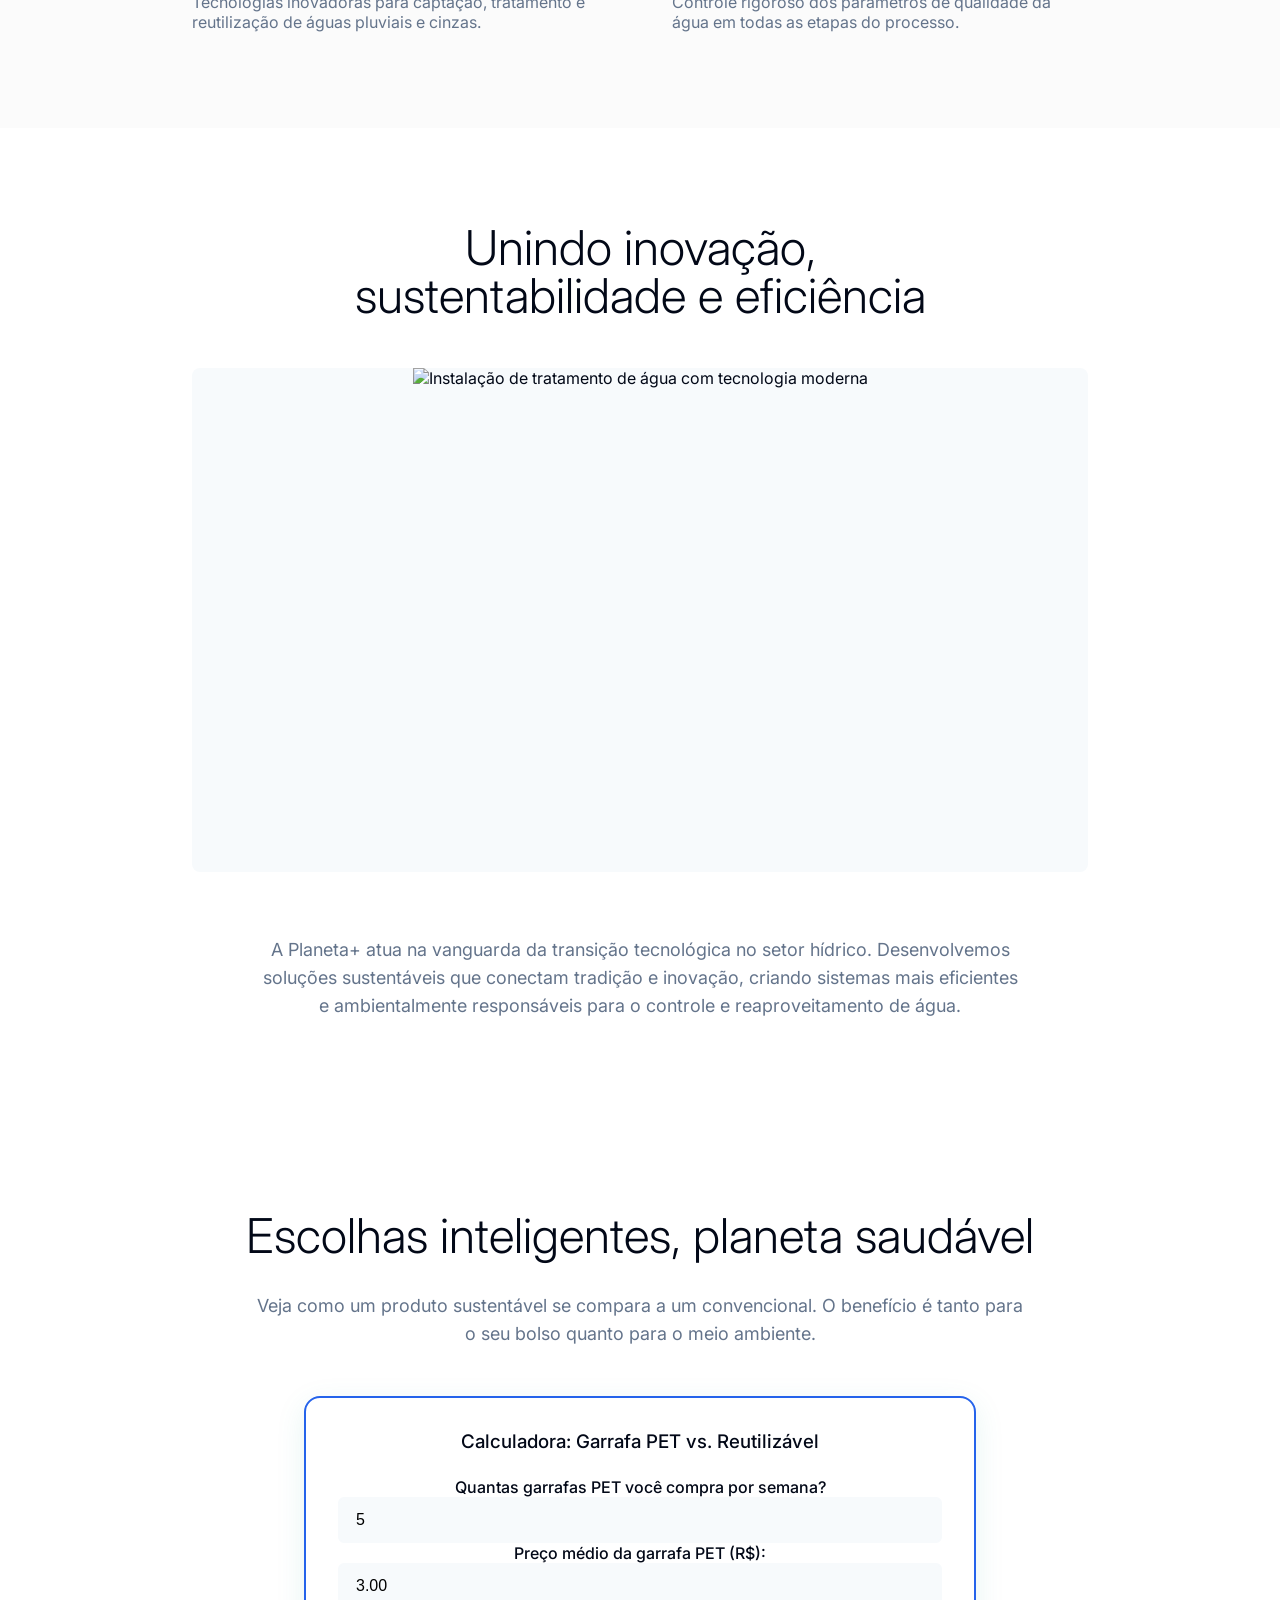
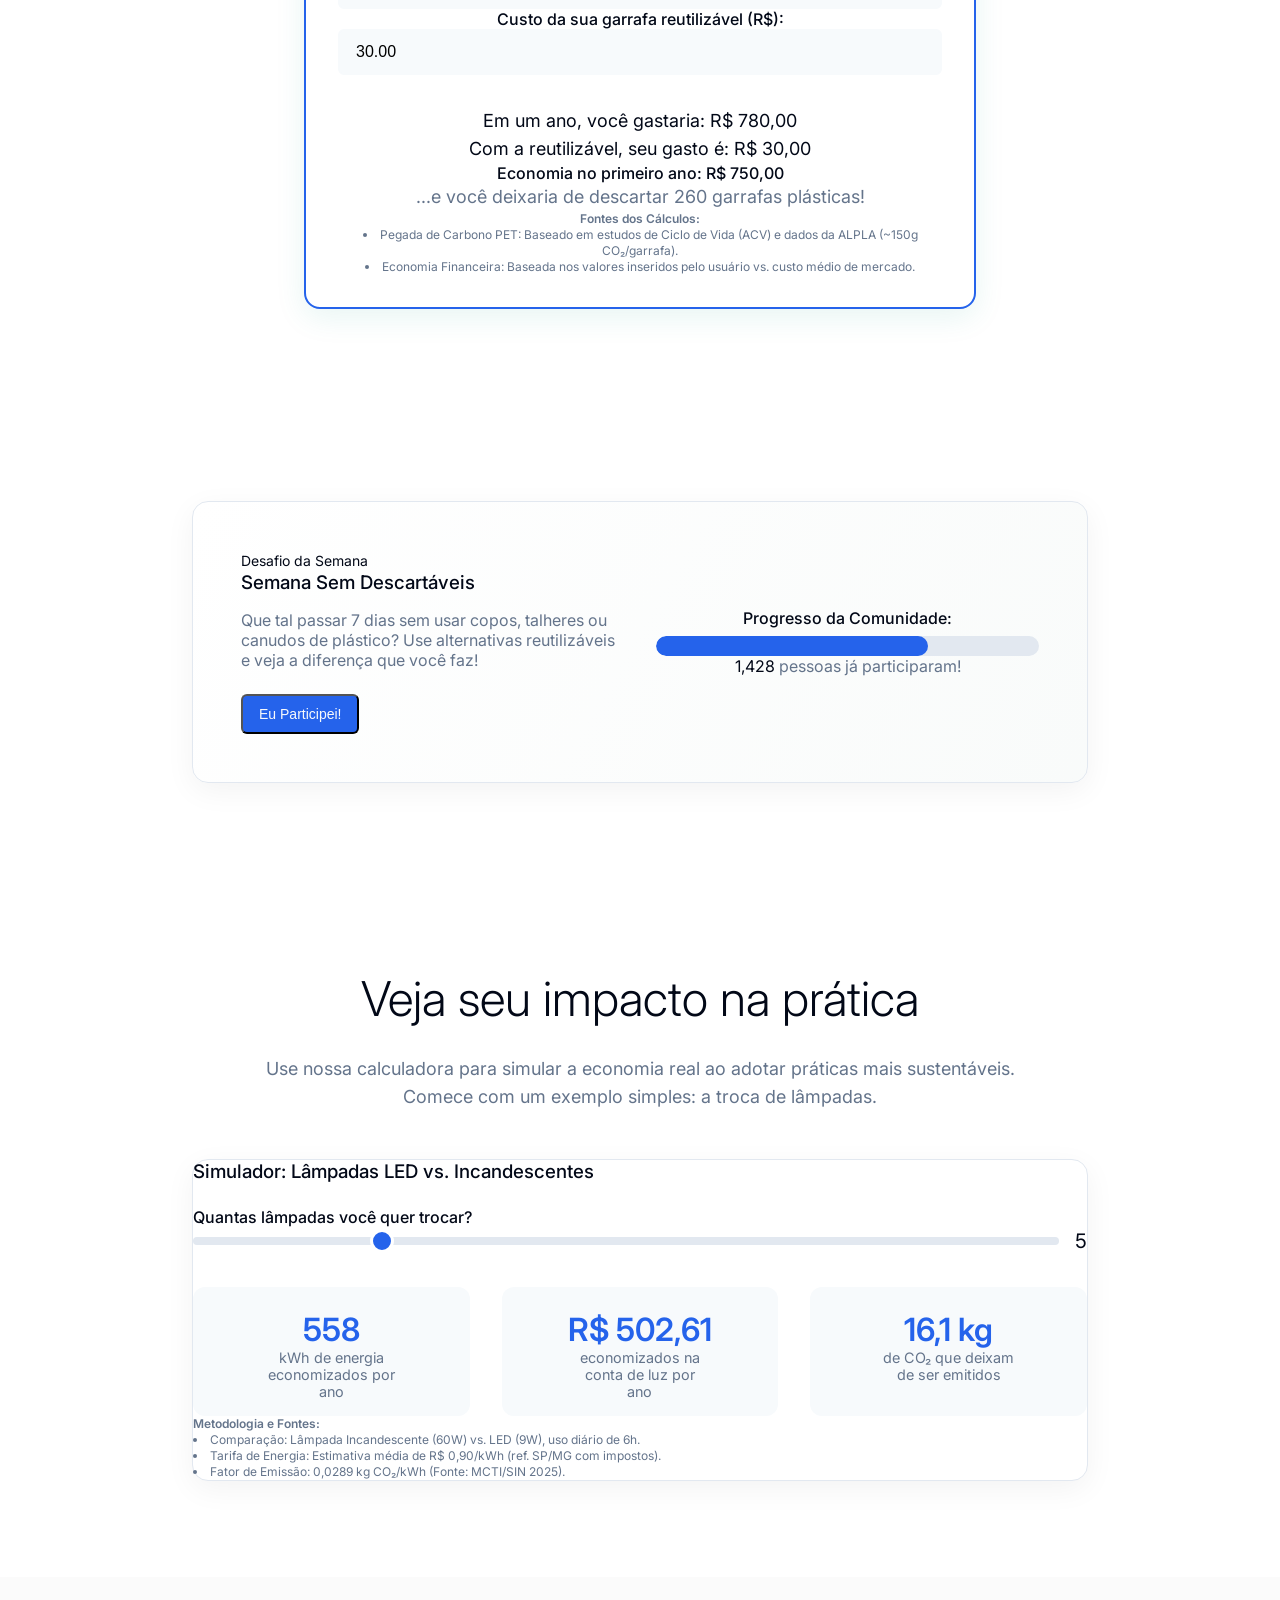
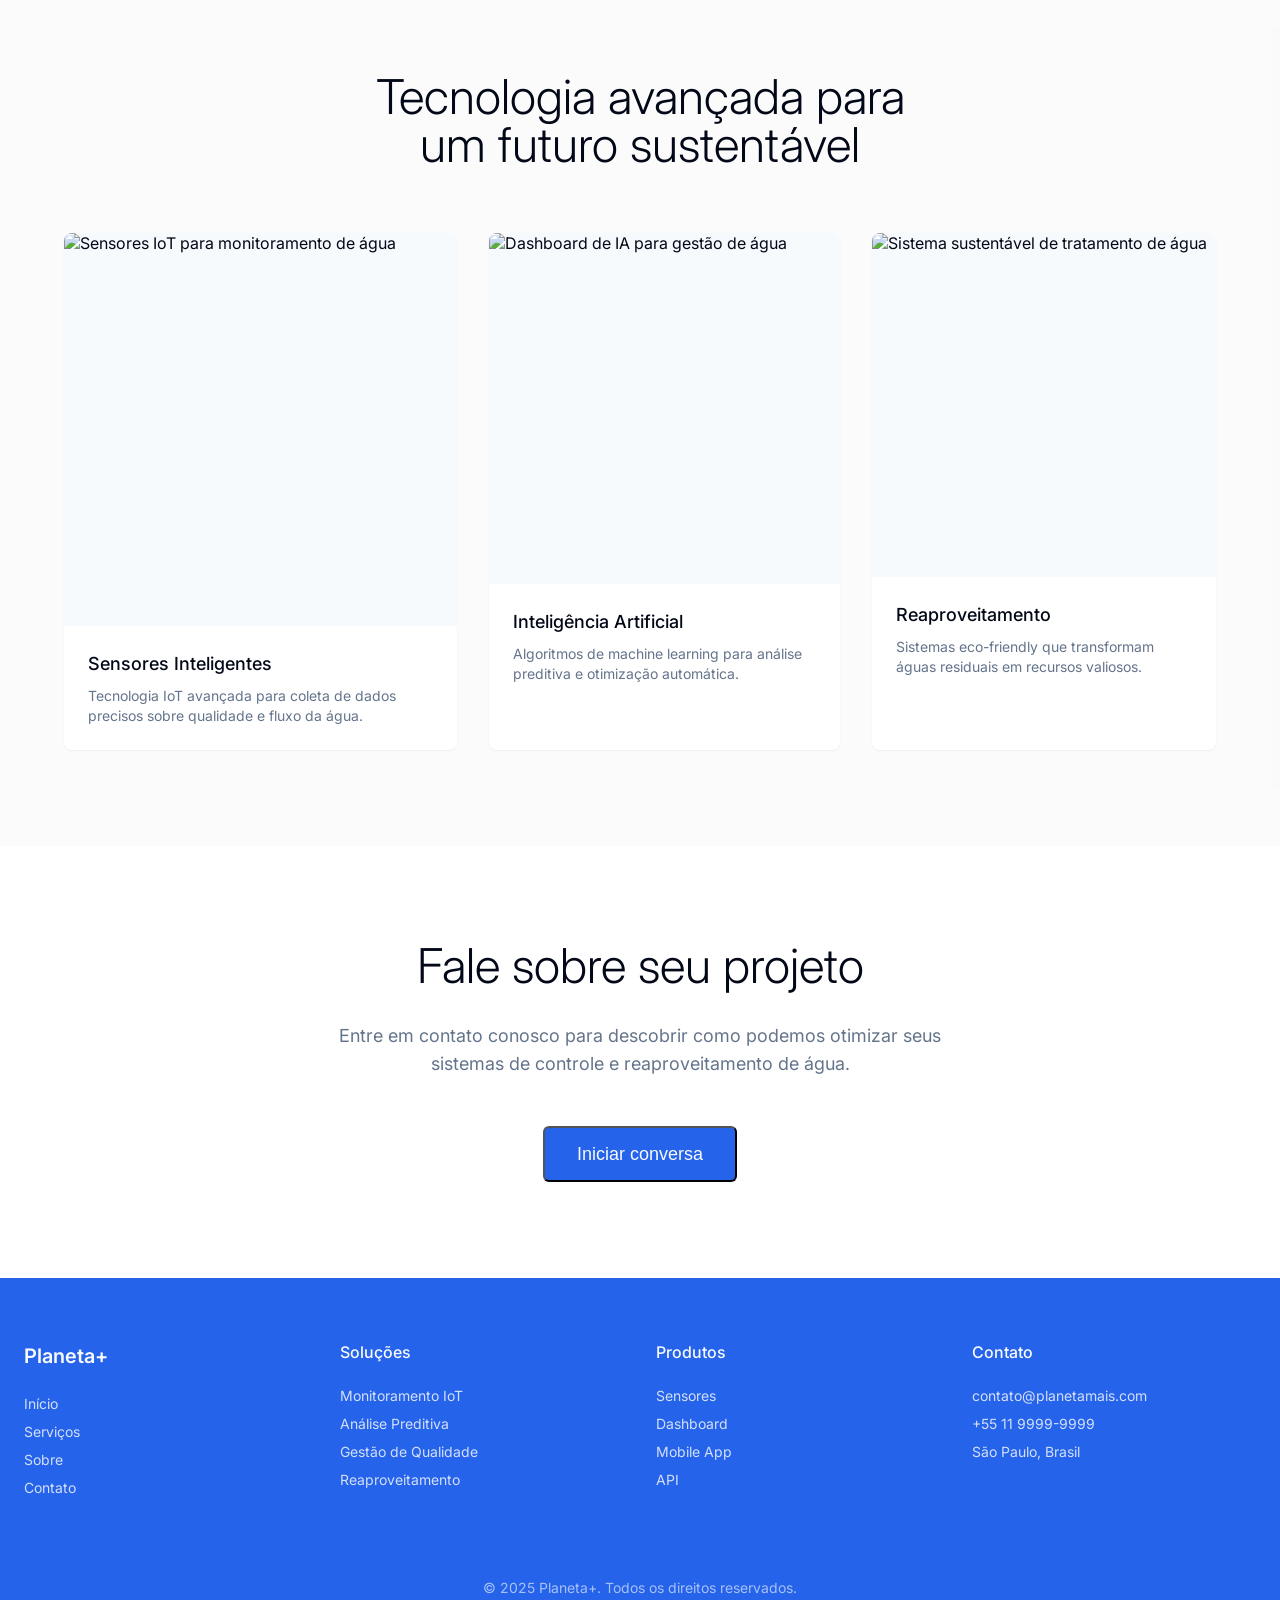
==== commit 1613114f: "feat: Atualiza links da Calculadora de Água no dashboard e nas páginas principais, adiciona informaç" ====
--- a/index.html
+++ b/index.html
@@ -20,12 +20,12 @@
                 <a href="#inicio" class="text-sm text-foreground hover:text-foreground transition-colors">Início</a>
                 <a href="#servicos" class="text-sm text-muted-foreground hover:text-foreground transition-colors">Serviços</a>
                 <a href="#sobre" class="text-sm text-muted-foreground hover:text-foreground transition-colors">Sobre</a>
-                <a href="agua.html" class="text-sm text-muted-foreground hover:text-foreground transition-colors">
-                    Calculadora de Água
-                </a>
                 <a href="dashboard.html" class="text-sm text-muted-foreground hover:text-foreground transition-colors">
-                    Dashboard
-                </a>
+                        Dashboard
+                    </a>
+                    <a href="agua.html" class="text-sm text-foreground hover:text-foreground transition-colors">
+                        Calculadora de Água
+                    </a>
                 <a href="#contato" class="text-sm text-muted-foreground hover:text-foreground transition-colors">
                     Contato
                 </a>
@@ -197,6 +197,14 @@
                 <p class="text-lg text-muted-foreground">
                     ...e você deixaria de descartar <span id="lixo-total" class="font-bold">260</span> garrafas plásticas!
                 </p>
+                
+                <div class="mt-6 pt-4 border-t border-border text-xs text-muted-foreground">
+                    <p class="font-semibold mb-1">Fontes dos Cálculos:</p>
+                    <ul class="list-disc list-inside space-y-1">
+                        <li>Pegada de Carbono PET: Baseado em estudos de Ciclo de Vida (ACV) e dados da ALPLA (~150g CO₂/garrafa).</li>
+                        <li>Economia Financeira: Baseada nos valores inseridos pelo usuário vs. custo médio de mercado.</li>
+                    </ul>
+                </div>
             </div>
         </div>
 
@@ -273,7 +281,14 @@
                         <p class="result-label">de CO₂ que deixam de ser emitidos</p>
                     </div>
                 </div>
-                <p class="text-sm text-muted-foreground mt-6">*Cálculos baseados em um uso diário de 6 horas, com custo médio de R$ 0,90/kWh.</p>
+                <div class="mt-8 pt-4 border-t border-border text-left text-xs text-muted-foreground">
+                    <p class="font-semibold mb-1">Metodologia e Fontes:</p>
+                    <ul class="list-disc list-inside space-y-1">
+                        <li>Comparação: Lâmpada Incandescente (60W) vs. LED (9W), uso diário de 6h.</li>
+                        <li>Tarifa de Energia: Estimativa média de R$ 0,90/kWh (ref. SP/MG com impostos).</li>
+                        <li>Fator de Emissão: 0,0289 kg CO₂/kWh (Fonte: MCTI/SIN 2025).</li>
+                    </ul>
+                </div>
             </div>
         </div>
     </div>
--- a/style.css
+++ b/style.css
@@ -810,7 +810,7 @@
 
 .chart-container {
     position: relative;
-    width: 40vw;
+    width: 100%;
     height: 350px; /* Você pode ajustar essa altura */
 }
 
@@ -840,11 +840,32 @@
     box-shadow: 0 0 0 3px hsla(221, 83%, 53%, 0.15);
 }
 
-/* --- Nova Placa de Conteúdo Genérica --- */
 .content-card {
     background-color: var(--card); /* Fundo branco */
     border: 1px solid var(--border);
     border-radius: 1rem; /* 16px */
     box-shadow: 0 8px 30px rgba(0, 0, 0, 0.05);
     padding: 2.5rem; /* Um padding interno generoso */
+}
+
+.text-xs {
+    font-size: 0.75rem; /* 12px - Para as notas de rodapé */
+    line-height: 1rem;
+}
+
+.list-disc {
+    list-style-type: disc;
+}
+
+.list-inside {
+    list-style-position: inside;
+}
+
+.mt-1 {
+    margin-top: 0.25rem;
+}
+
+/* Ajuste para garantir que a cor do texto da fonte fique suave */
+.text-muted-foreground {
+    color: var(--muted-foreground);
 }
